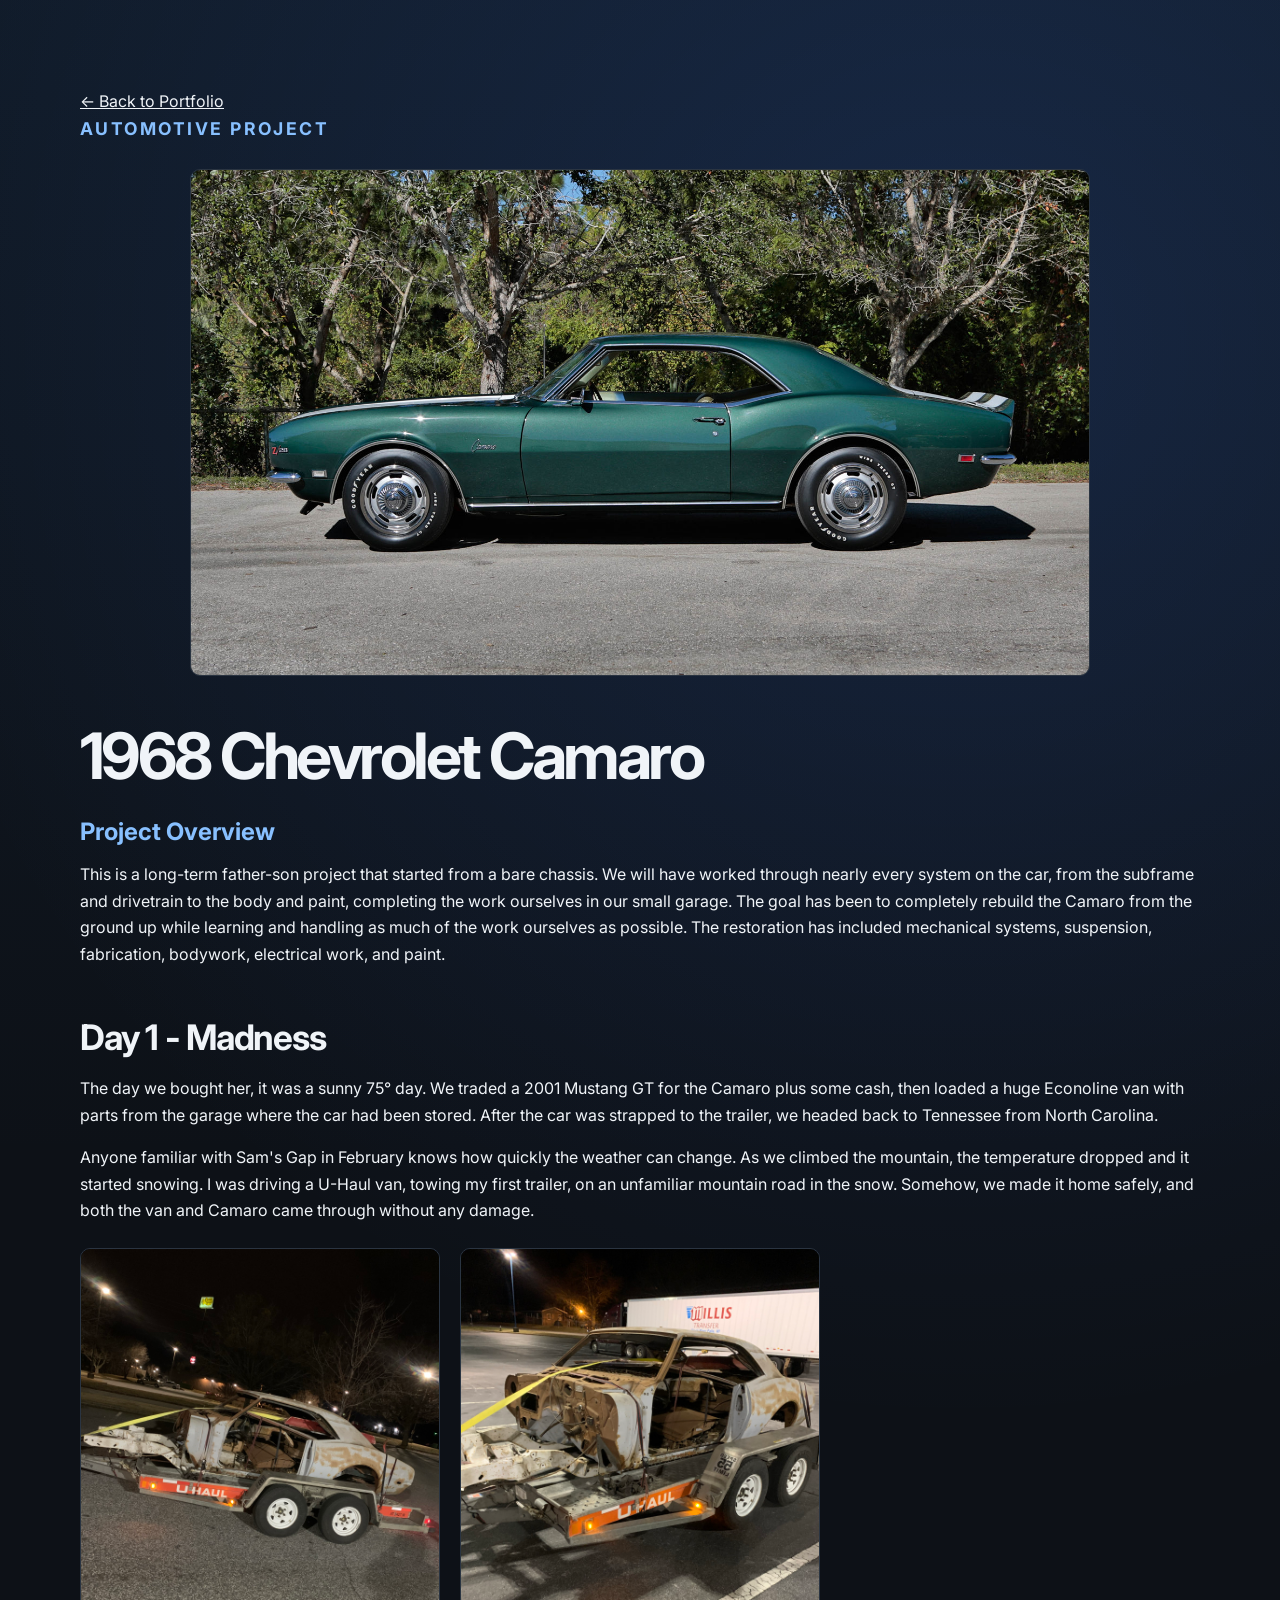
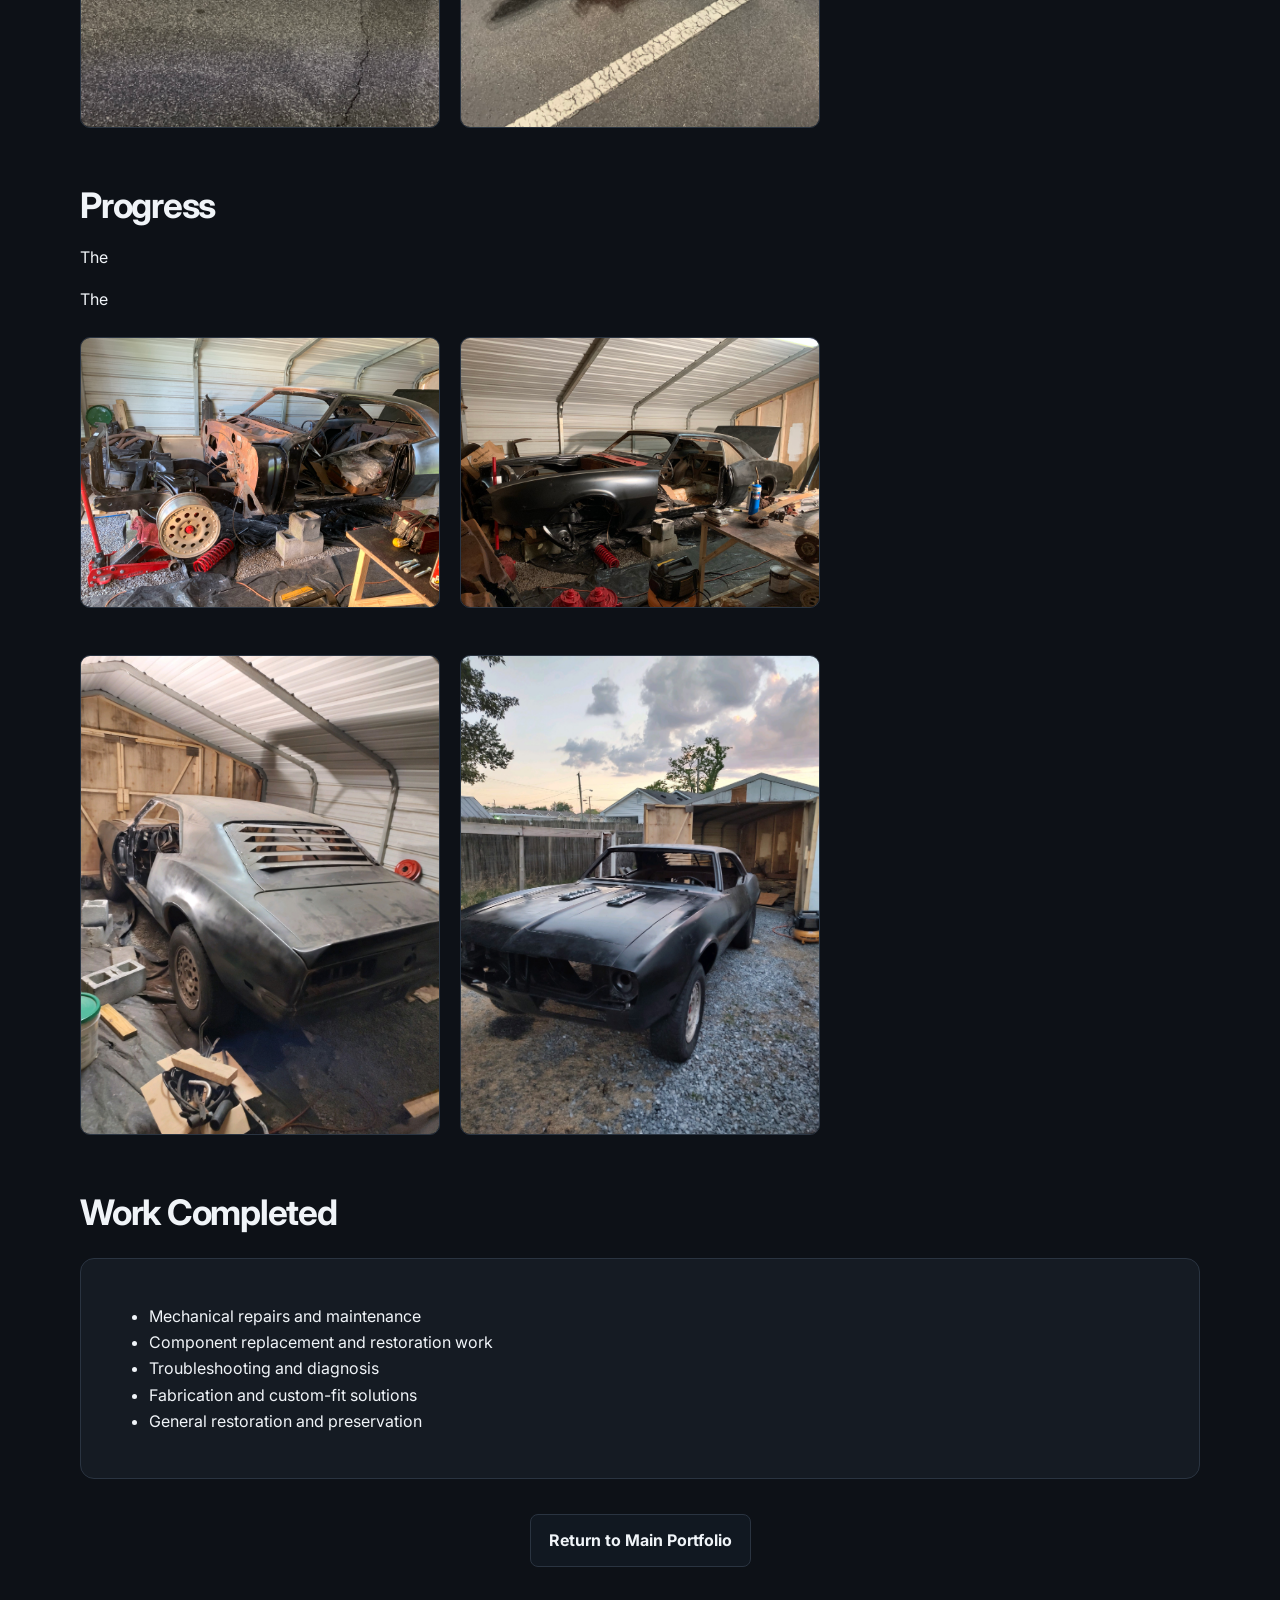
==== Hobbies/1968 camaro/index.html @ 761880ef "Refactor headings and enhance project overview Updated headings and improved project description for" ====
<!DOCTYPE html>
<html lang="en">

<head>
  <meta charset="UTF-8">
  <meta name="viewport" content="width=device-width, initial-scale=1.0">

  <title>1968 Camaro | Darren Boggs</title>

  <link rel="preconnect" href="https://fonts.googleapis.com">
  <link rel="preconnect" href="https://fonts.gstatic.com" crossorigin>
  <link href="https://fonts.googleapis.com/css2?family=Inter:wght@400;500;600;700&display=swap" rel="stylesheet">

  <link rel="stylesheet" href="../../styles.css">
</head>

<body>

  <main class="section project-page">
    <div class="container">

      <a href="../../index.html">← Back to Portfolio</a>

      <p class="section-kicker">Automotive Project</p>

<div class="single-project-image">
  <img src="inspiration.jpg" alt="inspiration image">
</div>
      
      <h1>1968 Chevrolet Camaro</h1>
      
       <h3>Project Overview</h3>
      
      <p>
       This is a long-term father-son project that started from a bare chassis.
  We will have worked through nearly every system on the car, from the subframe
  and drivetrain to the body and paint, completing the work ourselves in
  our small garage. The goal has been to completely rebuild the Camaro from
  the ground up while learning and handling as much of the work ourselves
  as possible. The restoration has included mechanical systems, suspension,
  fabrication, bodywork, electrical work, and paint.
      </p>

<h2>Day 1 - Madness</h2>
      
      <p>
        The day we bought her, it was a sunny 75° day. We traded a 2001 Mustang GT
  for the Camaro plus some cash, then loaded a huge Econoline van with parts
  from the garage where the car had been stored. After the car was strapped
  to the trailer, we headed back to Tennessee from North Carolina.
      </p>

      <p>
        Anyone familiar with Sam's Gap in February knows how quickly the weather
  can change. As we climbed the mountain, the temperature dropped and it
  started snowing. I was driving a U-Haul van, towing my first trailer, on
  an unfamiliar mountain road in the snow. Somehow, we made it home safely,
  and both the van and Camaro came through without any damage.
      </p>

<div class="project-image-grid">

  <div>
    <img src="day1.JPEG" alt="1968 Camaro restoration">
  </div>

  <div>
    <img src="day1.1.JPEG" alt="1968 Camaro restoration">
  </div>

</div>



      
<h2>Progress</h2>
      
      <p>
        The
      </p>

      <p>
        The
      </p>


      
    
<div class="project-image-grid">

  <div>
    <img src="progress1.JPEG" alt="1968 Camaro restoration">
  </div>

  <div>
    <img src="progress1.1.JPEG" alt="1968 Camaro restoration">
  </div>

</div>

<div class="project-image-grid">

  <div>
    <img src="progress1.2.JPEG" alt="1968 Camaro restoration">
  </div>

  <div>
    <img src="progress1.3.JPEG" alt="1968 Camaro restoration">
  </div>

</div>

      
      <h2>Work Completed</h2>

      <div class="project-detail-card">
        <ul>
          <li>Mechanical repairs and maintenance</li>
          <li>Component replacement and restoration work</li>
          <li>Troubleshooting and diagnosis</li>
          <li>Fabrication and custom-fit solutions</li>
          <li>General restoration and preservation</li>
        </ul>
      </div>

      <div style="text-align: center; margin: 35px 0 50px;">
        <a class="button secondary" href="../../index.html">
          Return to Main Portfolio
        </a>
      </div>

    </div>
  </main>

</body>
</html>
---- styles.css ----
* {
  box-sizing: border-box;
}

:root {
  --bg: #0d1117;
  --panel: #151b23;
  --panel-2: #1b222c;
  --text: #f0f4f8;
  --muted: #aab5c2;
  --line: #2a3441;
  --accent: #5ea4ff;
  --accent-2: #88c0ff;
  --max: 1120px;
}

html {
  scroll-behavior: smooth;
}

body {
  margin: 0;
  font-family: "Inter", sans-serif;
  background: var(--bg);
  color: var(--text);
  line-height: 1.65;
}

a {
  color: inherit;
}

.container {
  width: min(calc(100% - 40px), var(--max));
  margin: 0 auto;
}

.site-header {
  position: sticky;
  top: 0;
  z-index: 20;
  background: rgba(13, 17, 23, 0.88);
  border-bottom: 1px solid rgba(255,255,255,0.08);
  backdrop-filter: blur(14px);
}

.nav-wrap {
  min-height: 68px;
  display: flex;
  justify-content: space-between;
  align-items: center;
}

.brand {
  text-decoration: none;
  : 700 1.5rem/1 "Space Grotesk", sans-serif;
}

.brand span {
  color: var(--accent);
}

nav {
  display: flex;
  gap: 24px;
  align-items: center;
}

nav a {
  text-decoration: none;
  color: var(--muted);
  font-size: 0.92rem;
  font-weight: 600;
}

nav a:hover {
  color: var(--text);
}

.nav-cta {
  border: 1px solid var(--line);
  padding: 8px 13px;
  border-radius: 8px;
}

.hero {
  padding: 96px 0 82px;
  border-bottom: 1px solid var(--line);
  background:
    radial-gradient(circle at 80% 10%, rgba(94,164,255,0.13), transparent 32%),
    linear-gradient(180deg, #101620 0%, var(--bg) 100%);
  
  border-bottom: 1px solid var(--line);
}

.hero-grid {
  display: grid;
  grid-template-columns: 1.35fr 0.85fr;
  gap: 56px;
  align-items: center;
}

.eyebrow,
.section-kicker,
.mini-label {
  margin: 0 0 14px;
  color: var(--accent-2);
  text-transform: uppercase;
  letter-spacing: 0.14em;
  font-size: 0.76rem;
  font-weight: 700;
}

h1, h2, h3 {
  font-family: "Inter", sans-serif;
  line-height: 1.15;
  margin-top: 0;
}

h1 {
  margin-bottom: 22px;
  font-size: clamp(3rem, 7vw, 5.6rem);
  letter-spacing: -0.055em;
}

h2 {
  margin-bottom: 22px;
  font-size: clamp(2rem, 4vw, 3.1rem);
  letter-spacing: -0.035em;
}

h3 {
  font-size: 1.25rem;
}

.hero-copy {
  max-width: 720px;
  margin: 0 0 30px;
  color: var(--muted);
  font-size: 1.2rem;
}

.hero-actions {
  display: flex;
  flex-wrap: wrap;
  gap: 12px;
  margin-bottom: 28px;
}

.button {
  display: inline-flex;
  padding: 12px 18px;
  border-radius: 8px;
  text-decoration: none;
  font-weight: 700;
  transition: transform 0.15s ease, border-color 0.15s ease;
}

.button:hover {
  transform: translateY(-1px);
}

.primary {
  background: var(--accent);
  color: #07111c;
}

.secondary {
  border: 1px solid var(--line);
  background: #111821;
}

.quick-facts {
  display: flex;
  flex-wrap: wrap;
  gap: 18px;
  color: var(--muted);
  font-size: 0.88rem;
}

.hero-card {
  padding: 30px;
  border: 1px solid var(--line);
  border-radius: 18px;
  background: linear-gradient(145deg, rgba(255,255,255,0.045), rgba(255,255,255,0.018));
  box-shadow: 0 24px 80px rgba(0,0,0,0.22);
}

.hero-card h2 {
  font-size: 1.65rem;
}

.metric-grid {
  display: grid;
  grid-template-columns: 1fr 1fr;
  gap: 12px;
  margin-top: 28px;
}

.metric-grid div {
  min-height: 96px;
  padding: 16px;
  border: 1px solid var(--line);
  border-radius: 12px;
  background: rgba(255,255,255,0.02);
}

.metric-grid strong,
.metric-grid span {
  display: block;
}

.metric-grid strong {
  color: var(--accent-2);
  font-size: 1.15rem;
}

.metric-grid span {
  margin-top: 8px;
  color: var(--muted);
  font-size: 0.78rem;
}

.section {
  padding: 88px 0;
}

.alt {
  background: #10161e;
  border-top: 1px solid var(--line);
  border-bottom: 1px solid var(--line);
}

.two-col {
  display: grid;
  grid-template-columns: 0.9fr 1.1fr;
  gap: 72px;
}

.body-copy {
  color: var(--muted);
  font-size: 1.02rem;
}

.body-copy p:first-child {
  margin-top: 0;
}

.timeline {
  margin-top: 40px;
  display: grid;
  gap: 18px;
}

.experience-card,
.project-card,
.skill-card {
  border: 1px solid var(--line);
  background: var(--panel);
  border-radius: 14px;
}

.experience-card {
  padding: 28px;
}

.experience-meta {
  margin-bottom: 16px;
  display: flex;
  justify-content: space-between;
  gap: 20px;
  color: var(--muted);
  font-size: 0.88rem;
}

.company {
  color: var(--accent-2);
  font-weight: 700;
}

.experience-card ul,
.project-details {
  padding-left: 20px;
  color: var(--muted);
}

.experience-card li + li,
.project-details li + li {
  margin-top: 7px;
}

.project-grid {
  display: grid;
  grid-template-columns: repeat(2, 1fr);
  gap: 18px;
  margin-top: 40px;
}

.project-card {
  padding: 28px;
}

.project-card.featured {
  background: linear-gradient(145deg, #172231, var(--panel));
}

.project-top {
  display: flex;
  justify-content: space-between;
  align-items: center;
  margin-bottom: 24px;
}

.project-number {
  color: #657383;
  font-family: "Space Grotesk", sans-serif;
  font-weight: 700;
}

.tag {
  padding: 5px 9px;
  border: 1px solid #38506d;
  border-radius: 999px;
  color: var(--accent-2);
  font-size: 0.72rem;
  font-weight: 700;
}

.project-card > p {
  color: var(--muted);
}

.tech-row {
  display: flex;
  flex-wrap: wrap;
  gap: 8px;
  margin-top: 22px;
}

.tech-row span {
  padding: 5px 8px;
  border-radius: 6px;
  background: #0e141c;
  border: 1px solid var(--line);
  color: #c6d2df;
  font-size: 0.75rem;
}

.skills-grid {
  display: grid;
  grid-template-columns: repeat(2, 1fr);
  gap: 18px;
  margin-top: 40px;
}

.skill-card {
  padding: 24px;
}

.skill-card p {
  margin-bottom: 0;
  color: var(--muted);
}

.contact-section {
  padding-bottom: 96px;
}

.contact-box {
  display: grid;
  grid-template-columns: 1.2fr 0.8fr;
  gap: 50px;
  padding: 42px;
  border-radius: 18px;
  border: 1px solid var(--line);
  background: linear-gradient(145deg, #151e29, #111820);
}

.contact-box p {
  color: var(--muted);
}

.contact-links {
  display: flex;
  flex-direction: column;
  gap: 12px;
  justify-content: center;
}

.contact-links a {
  padding: 11px 0;
  color: var(--accent-2);
  text-decoration: none;
  border-bottom: 1px solid var(--line);
}

.contact-links a:hover {
  color: white;
}

footer {
  padding: 25px 0;
  border-top: 1px solid var(--line);
  color: #778594;
  font-size: 0.8rem;
}

.footer-inner {
  display: flex;
  justify-content: space-between;
  gap: 20px;
}

@media (max-width: 800px) {
  nav a:not(.nav-cta) {
    display: none;
  }

  .hero {
    padding-top: 64px;
  }

  .hero-grid,
  .two-col,
  .project-grid,
  .skills-grid,
  .contact-box {
    grid-template-columns: 1fr;
  }

  .hero-grid,
  .two-col {
    gap: 38px;
  }

  .experience-meta {
    flex-direction: column;
    gap: 4px;
  }

  .section {
    padding: 64px 0;
  }

  .contact-box {
    padding: 28px;
  }

  .footer-inner {
    flex-direction: column;
  }
}

.project-card .button {
  margin: 30px auto 0;
  display: flex;
  width: fit-content;
}
.project-image-grid {
  display: grid;
  grid-template-columns: repeat(3, 1fr);
  gap: 20px;
  margin-top: 25px;
  margin-bottom: 40px;
}

.project-image-grid img {
  width: 100%;
  border-radius: 10px;
  border: 1px solid var(--line);
}

.project-image-grid p {
  text-align: center;
  color: var(--muted);
  font-size: 0.9rem;
  margin-top: 8px;
}

@media (max-width: 800px) {
  .project-image-grid {
    grid-template-columns: 1fr;
  }
}

.single-project-image {
  max-width: 900px;
  margin: 25px auto 40px;
  text-align: center;
}

.single-project-image img {
  width: 100%;
  border-radius: 10px;
  border: 1px solid var(--line);
}

.single-project-image p {
  color: var(--muted);
  font-size: 0.9rem;
  margin-top: 8px;
}

.project-page h2 {
  font-size: 2.2rem;
  margin-top: 50px;
  margin-bottom: 18px;
}

.project-page h3 {
  font-size: 1.5rem;
  margin-top: 28px;
  margin-bottom: 10px;
  color: var(--accent-2);
}

.project-summary-grid {
  display: grid;
  grid-template-columns: 1fr 1fr;
  gap: 20px;
  margin: 35px 0 50px;
}

.project-summary-card {
  padding: 28px;
  border: 1px solid var(--line);
  border-radius: 14px;
  background: var(--panel);
}

.project-summary-card h2 {
  margin-top: 0;
  font-size: 1.6rem;
}

.project-summary-card ul {
  margin-bottom: 0;
}

@media (max-width: 800px) {
  .project-summary-grid {
    grid-template-columns: 1fr;
  }
}

.project-detail-card {
  margin-top: 25px;
  padding: 28px;
  border: 1px solid var(--line);
  border-radius: 14px;
  background: var(--panel);
}

.project-page h1 {
  font-size: 4rem;
  line-height: 1;
  max-width: 900px;
  margin-top: 25px;
  margin-bottom: 30px;
}

.project-page > .container > p:first-of-type {
  max-width: 1100px;
  font-size: 1.1rem;
  line-height: 1.7;
}

.project-page {
  background:
    radial-gradient(circle at 75% 10%, rgba(69, 129, 255, 0.14), transparent 35%),
    linear-gradient(180deg, rgba(31, 71, 120, 0.18), transparent 35%);
}

.project-intro {
  padding-bottom: 35px;
  margin-bottom: 35px;
  border-bottom: 1px solid rgba(120, 160, 210, 0.35);
}


.two-image-grid {
  display: grid;
  grid-template-columns: repeat(2, 1fr);
  gap: 20px;
  margin-top: 25px;
  margin-bottom: 40px;
}

.two-image-grid img {
  width: 100%;
  border-radius: 10px;
  border: 1px solid var(--line);
}

@media (max-width: 800px) {
  .two-image-grid {
    grid-template-columns: 1fr;
  }
}
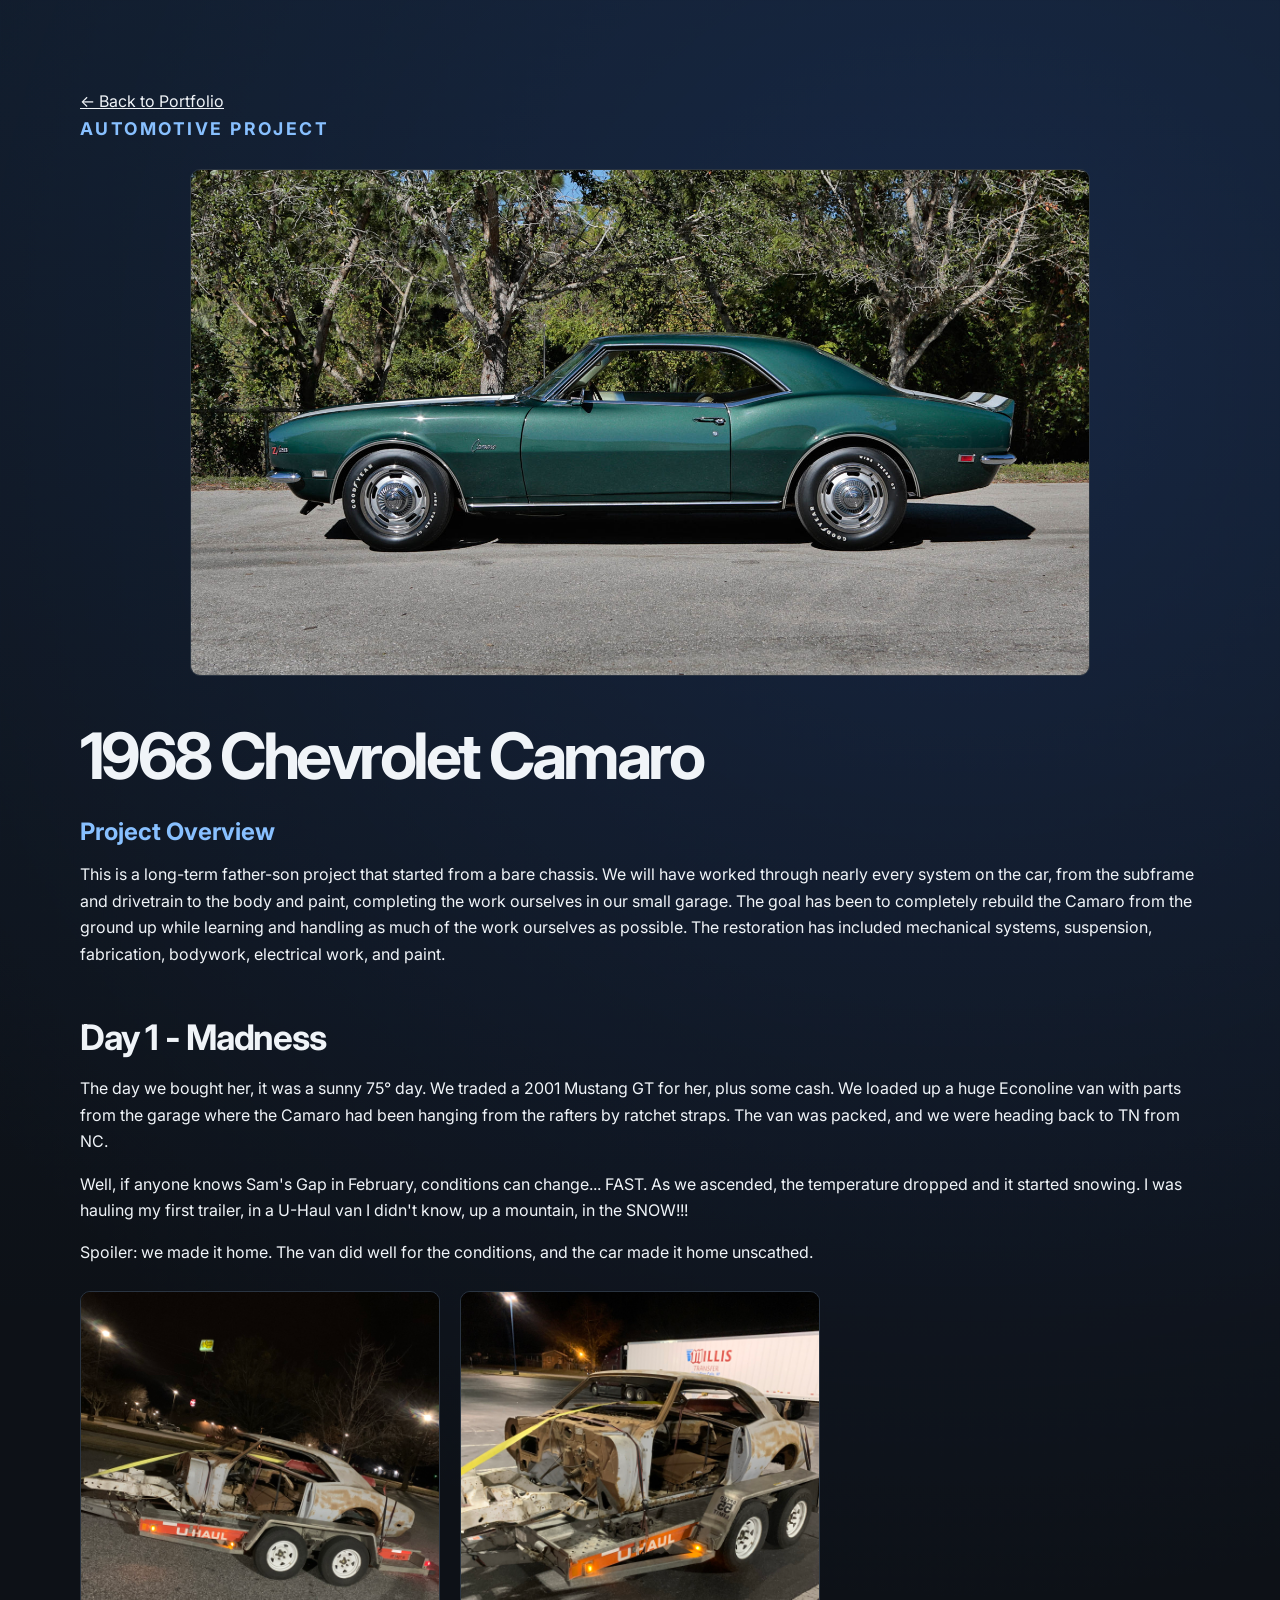
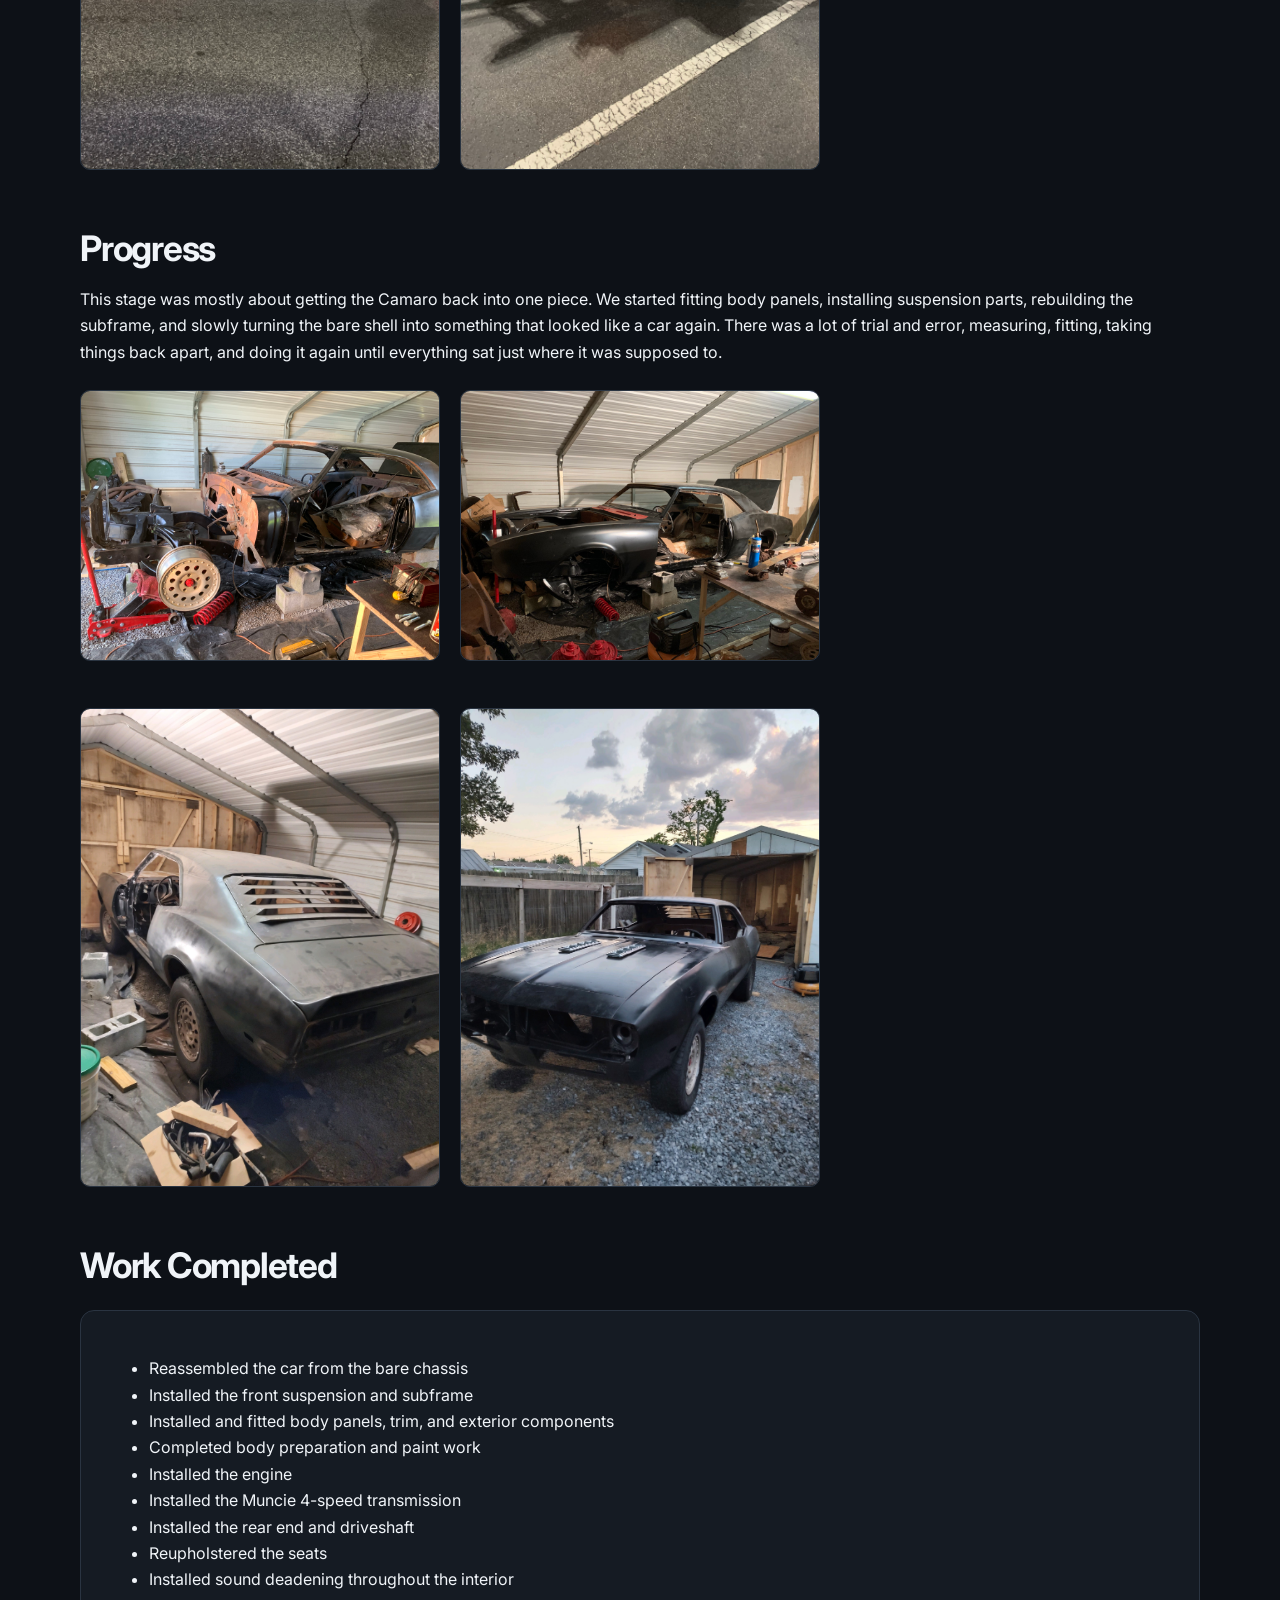
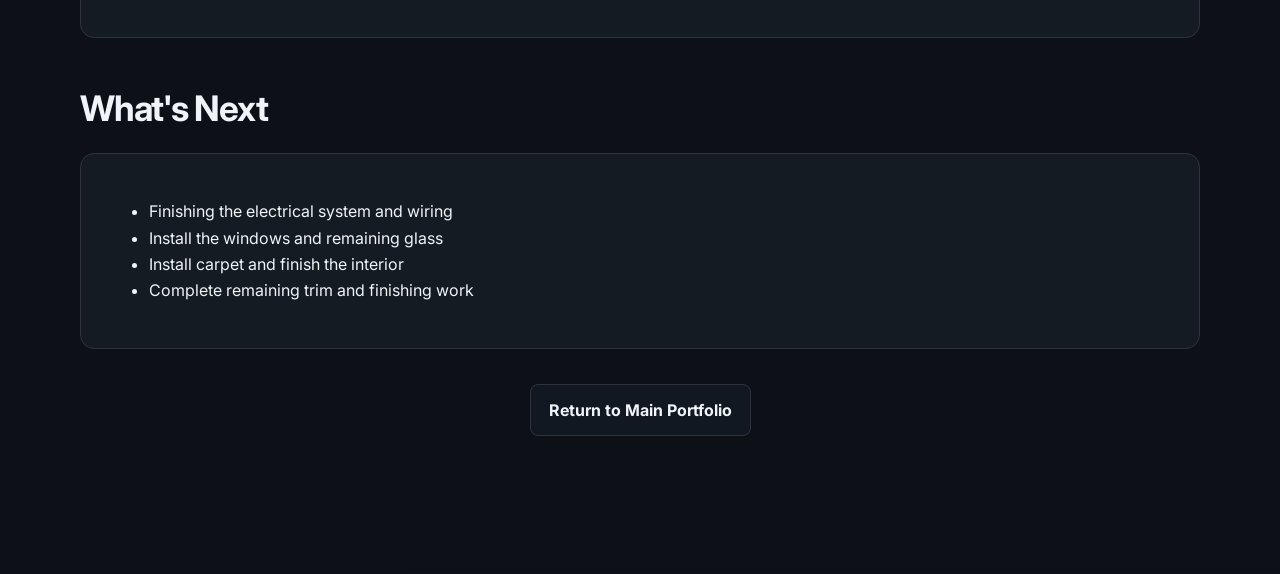
==== commit e330b3e1: "Update index.html" ====
--- a/Hobbies/1968 camaro/index.html
+++ b/Hobbies/1968 camaro/index.html
@@ -45,17 +45,20 @@
       
       <p>
         The day we bought her, it was a sunny 75° day. We traded a 2001 Mustang GT
-  for the Camaro plus some cash, then loaded a huge Econoline van with parts
-  from the garage where the car had been stored. After the car was strapped
-  to the trailer, we headed back to Tennessee from North Carolina.
+  for her, plus some cash. We loaded up a huge Econoline van with parts from
+  the garage where the Camaro had been hanging from the rafters by ratchet straps.
+  The van was packed, and we were heading back to TN from NC.
       </p>
 
       <p>
-        Anyone familiar with Sam's Gap in February knows how quickly the weather
-  can change. As we climbed the mountain, the temperature dropped and it
-  started snowing. I was driving a U-Haul van, towing my first trailer, on
-  an unfamiliar mountain road in the snow. Somehow, we made it home safely,
-  and both the van and Camaro came through without any damage.
+        Well, if anyone knows Sam's Gap in February, conditions can change... FAST.
+  As we ascended, the temperature dropped and it started snowing. I was hauling
+  my first trailer, in a U-Haul van I didn't know, up a mountain, in the SNOW!!!
+      </p>
+
+      <p>
+        Spoiler: we made it home. The van did well for the conditions, and the car
+  made it home unscathed.
       </p>
 
 <div class="project-image-grid">
@@ -76,15 +79,12 @@
 <h2>Progress</h2>
       
       <p>
-        The
-      </p>
-
-      <p>
-        The
-      </p>
-
-
-      
+        This stage was mostly about getting the Camaro back into one piece. We started
+  fitting body panels, installing suspension parts, rebuilding the subframe,
+  and slowly turning the bare shell into something that looked like a car again.
+  There was a lot of trial and error, measuring, fitting, taking things back apart,
+  and doing it again until everything sat just where it was supposed to.
+      </p>    
     
 <div class="project-image-grid">
 
@@ -115,11 +115,27 @@
 
       <div class="project-detail-card">
         <ul>
-          <li>Mechanical repairs and maintenance</li>
-          <li>Component replacement and restoration work</li>
-          <li>Troubleshooting and diagnosis</li>
-          <li>Fabrication and custom-fit solutions</li>
-          <li>General restoration and preservation</li>
+          <li>Reassembled the car from the bare chassis</li>
+          <li>Installed the front suspension and subframe</li>
+          <li>Installed and fitted body panels, trim, and exterior components</li>
+          <li>Completed body preparation and paint work</li>
+          <li>Installed the engine</li>
+          <li>Installed the Muncie 4-speed transmission</li>
+          <li>Installed the rear end and driveshaft</li>
+          <li>Reupholstered the seats</li>
+          <li>Installed sound deadening throughout the interior</li>
+        </ul>
+      </div>
+
+
+      <h2>What's Next</h2>
+
+      <div class="project-detail-card">
+        <ul>
+          <li>Finishing the electrical system and wiring</li>
+          <li>Install the windows and remaining glass</li>
+          <li>Install carpet and finish the interior</li>
+          <li>Complete remaining trim and finishing work</li>
         </ul>
       </div>
 
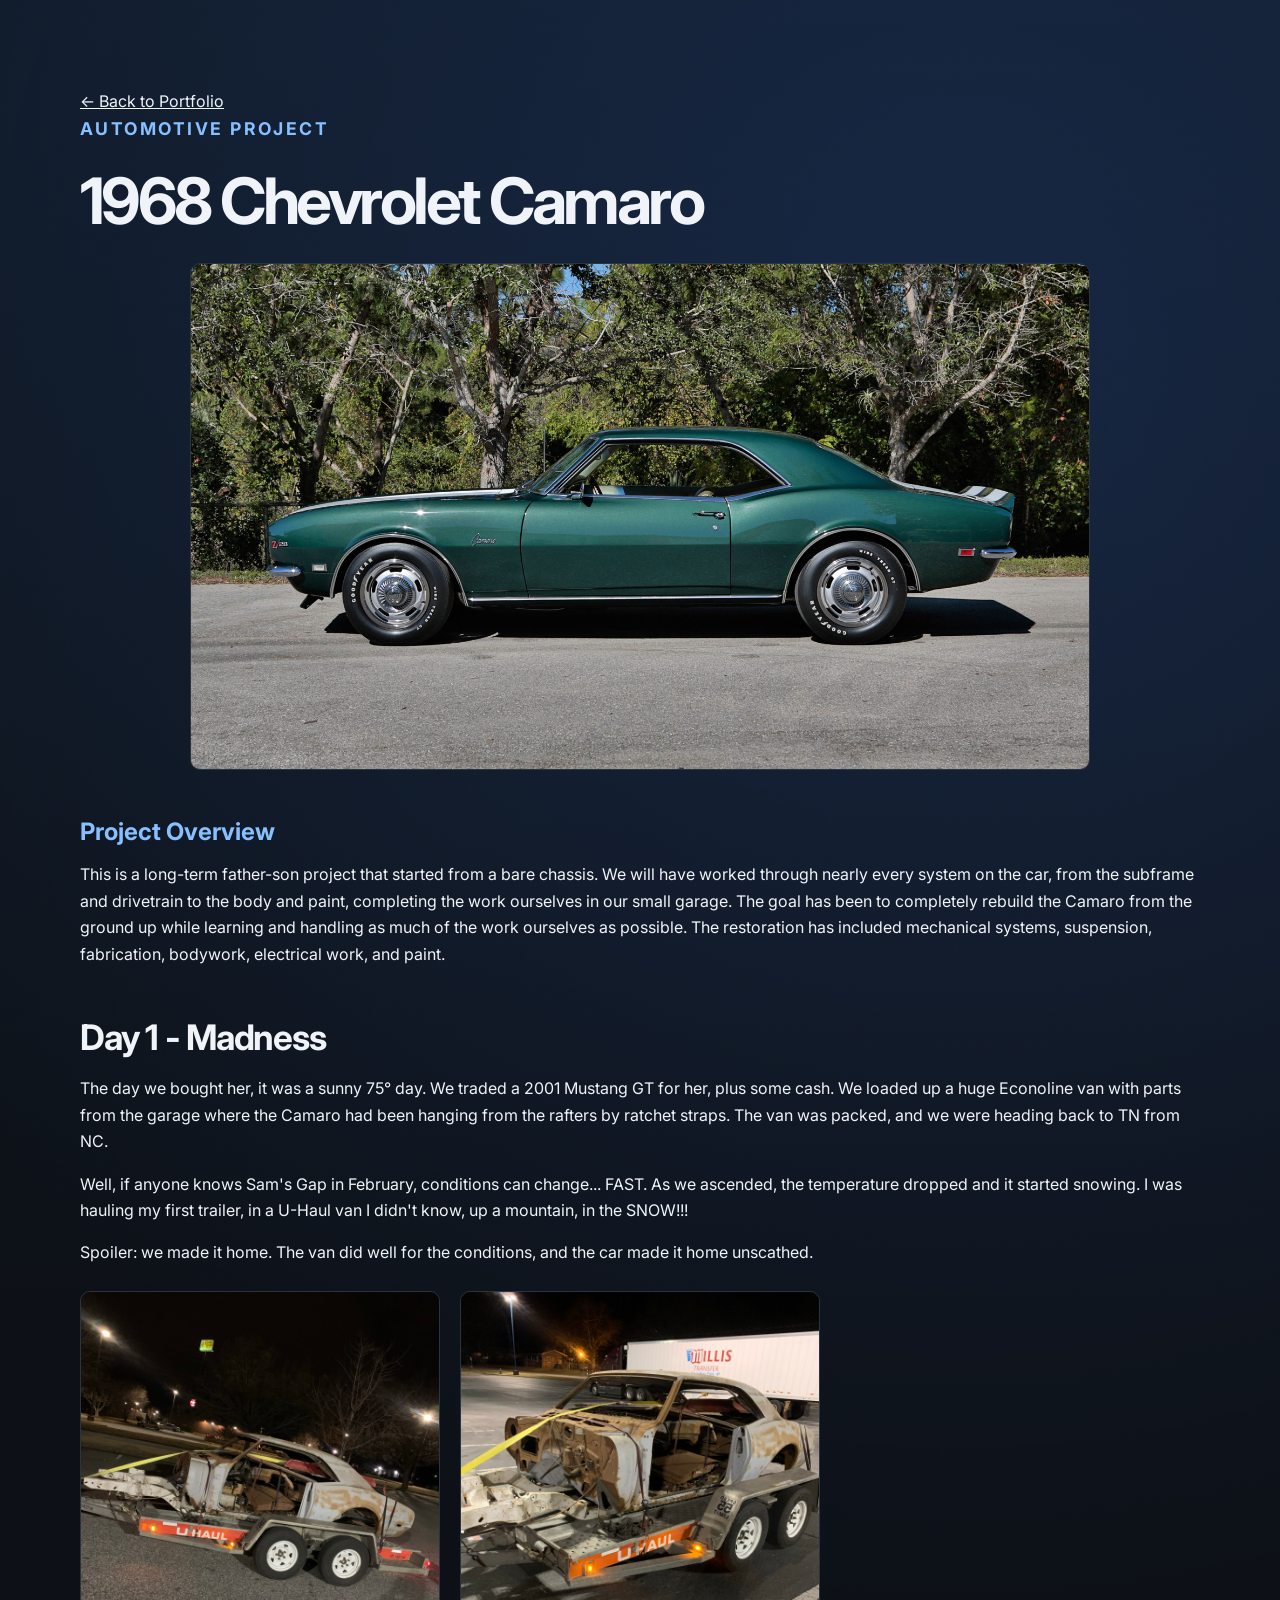
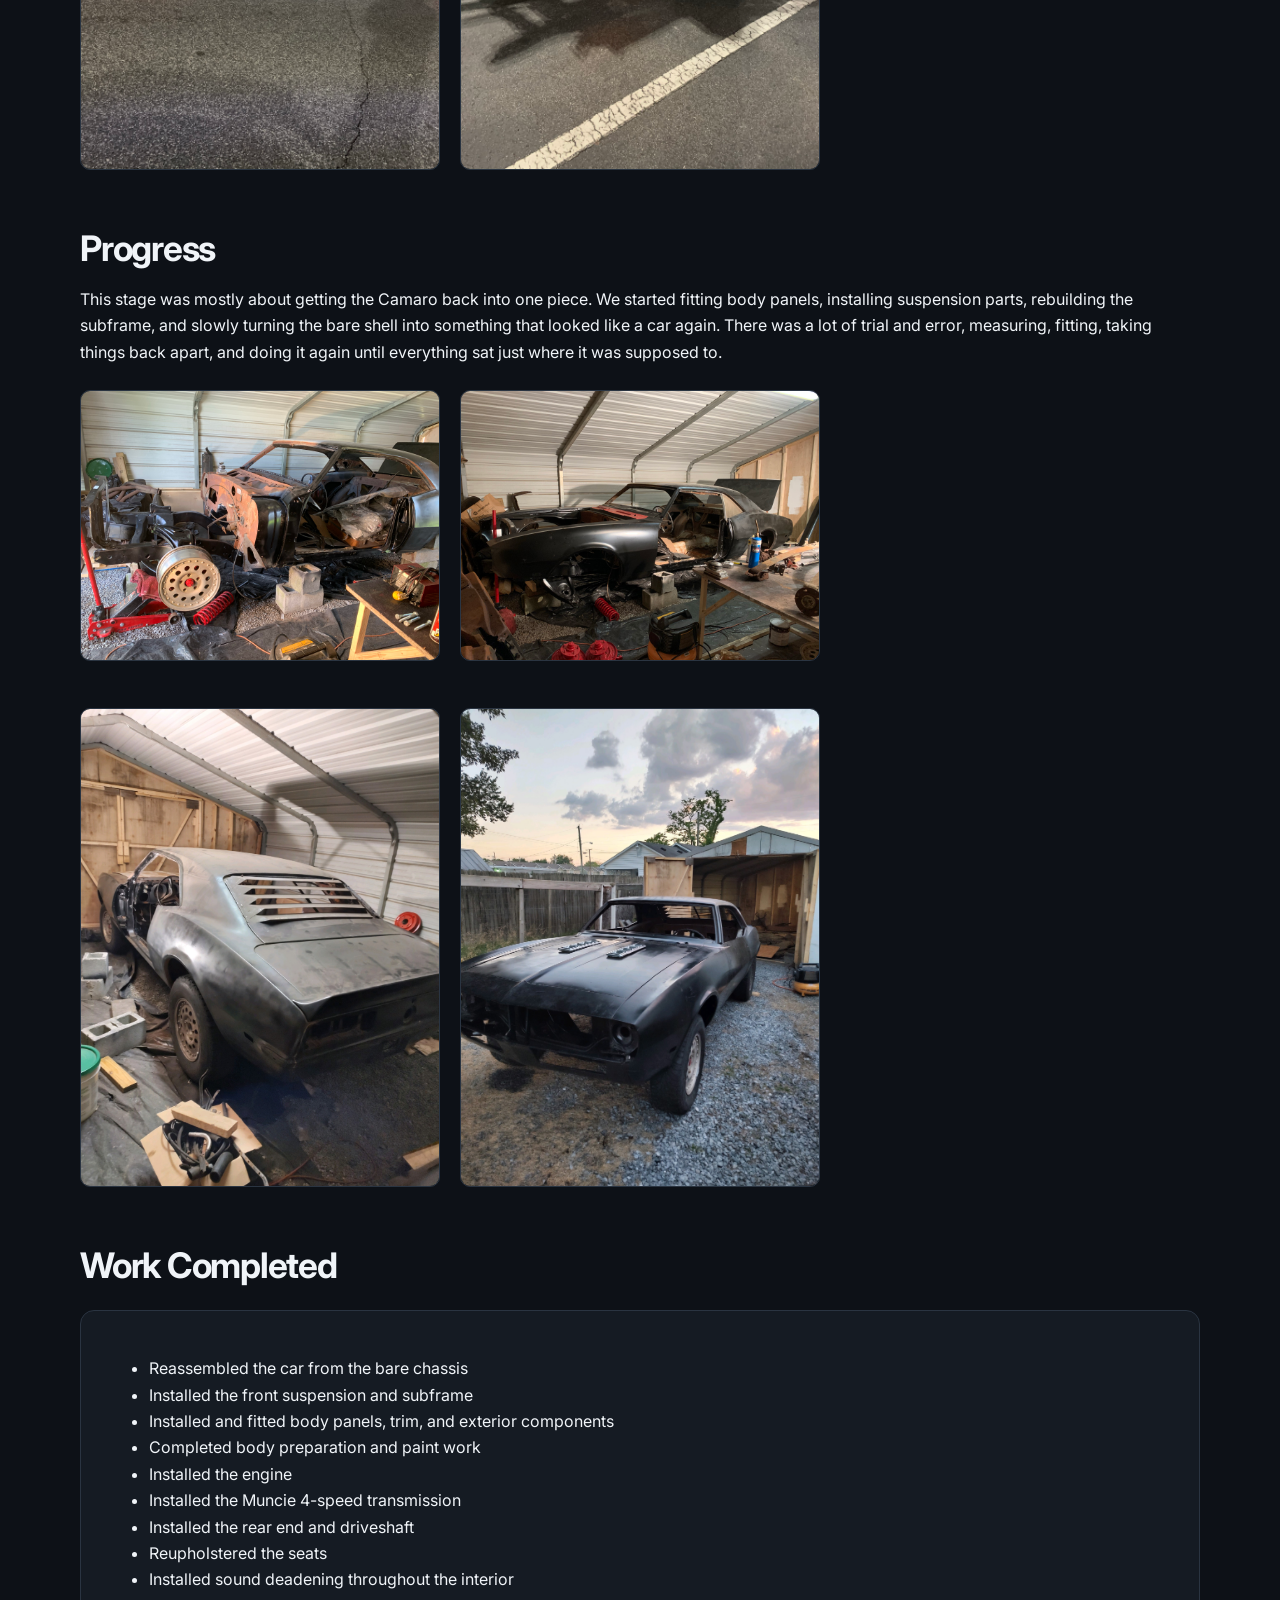
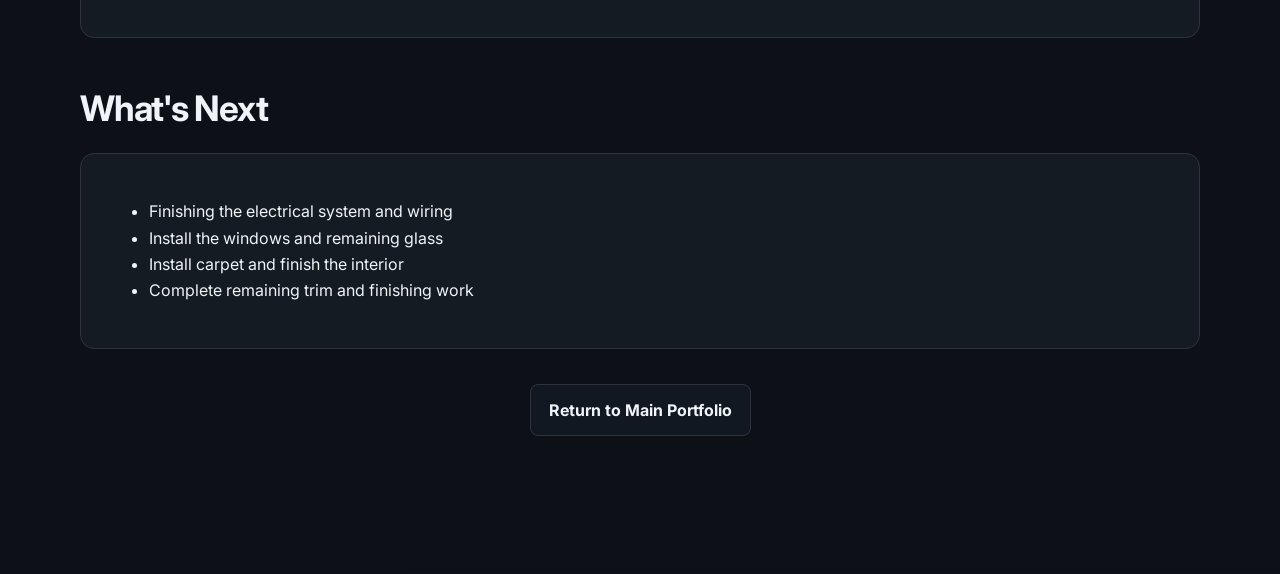
==== commit 329a4717: "Remove duplicate h1 for 1968 Chevrolet Camaro Removed duplicate heading for the 1968 Chevrolet Camar" ====
--- a/Hobbies/1968 camaro/index.html
+++ b/Hobbies/1968 camaro/index.html
@@ -23,11 +23,12 @@
 
       <p class="section-kicker">Automotive Project</p>
 
+      <h1>1968 Chevrolet Camaro</h1>
+      
 <div class="single-project-image">
   <img src="inspiration.jpg" alt="inspiration image">
 </div>
       
-      <h1>1968 Chevrolet Camaro</h1>
       
        <h3>Project Overview</h3>
       
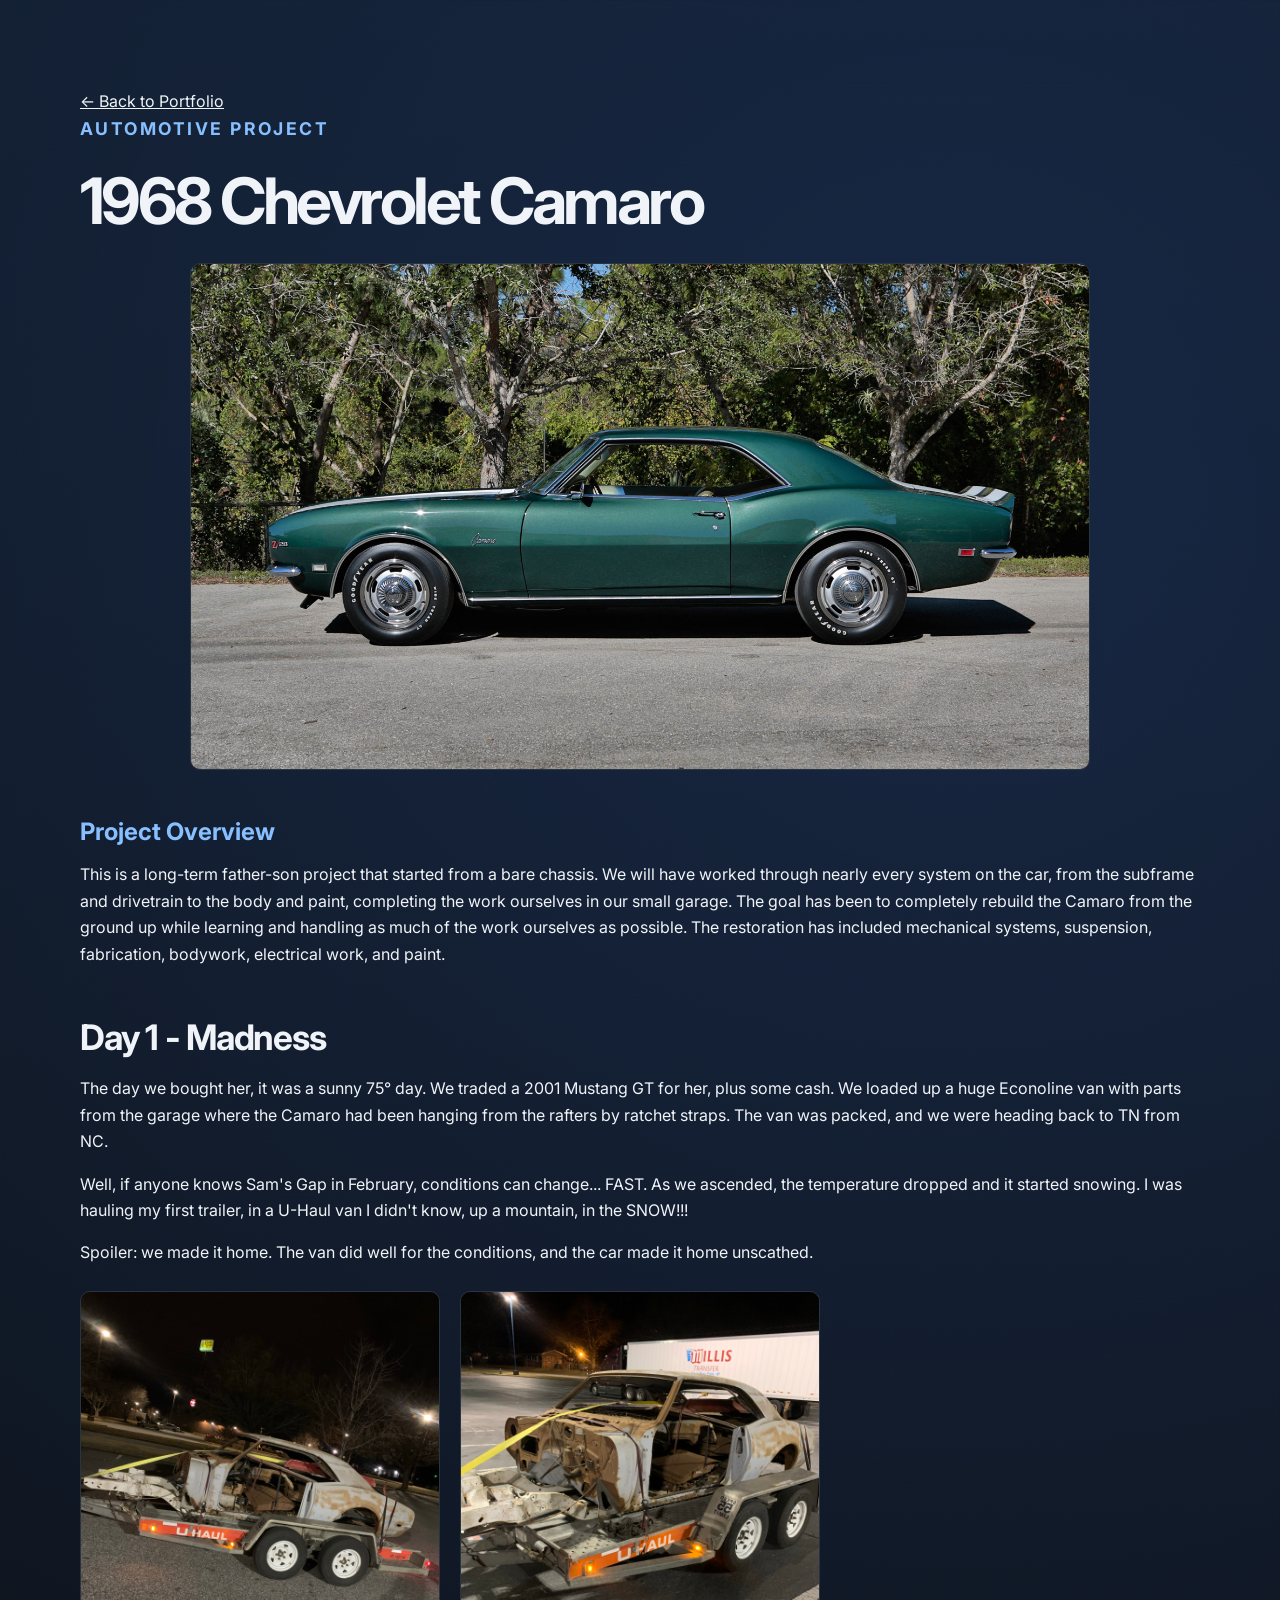
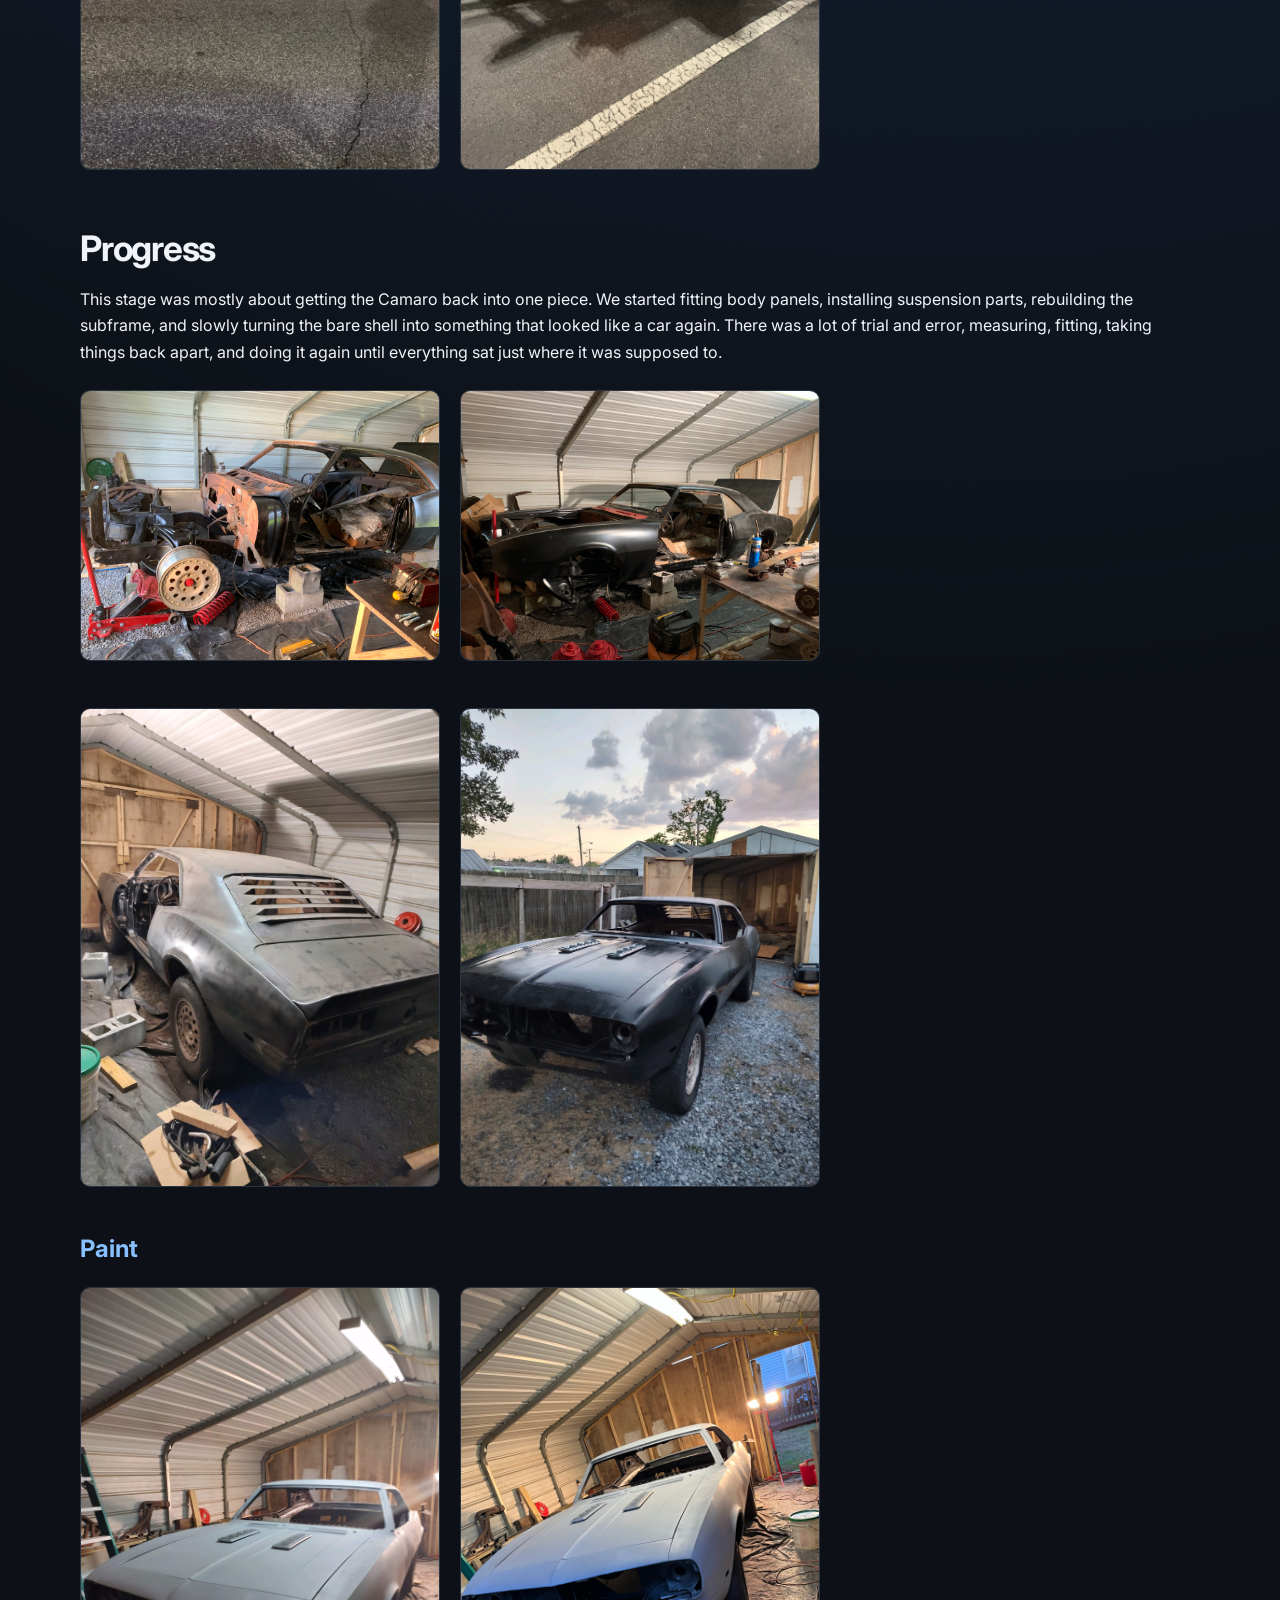
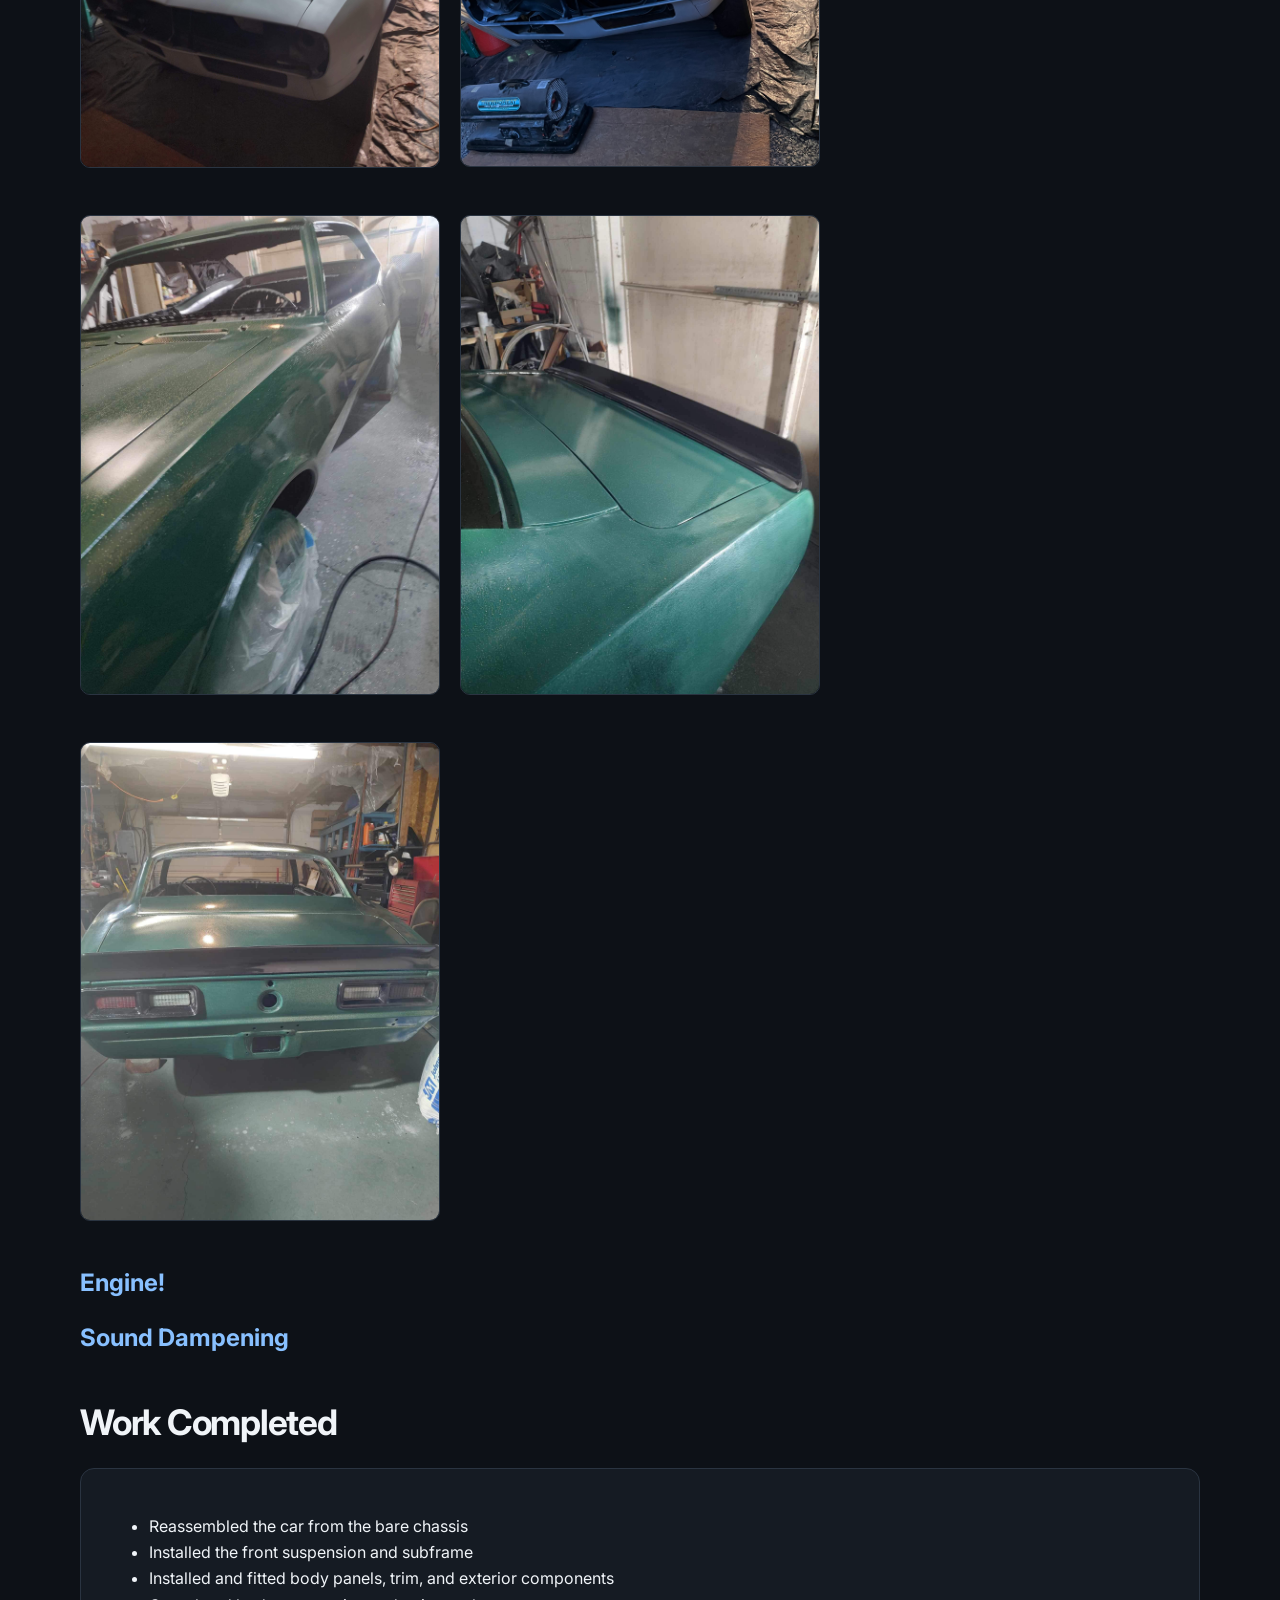
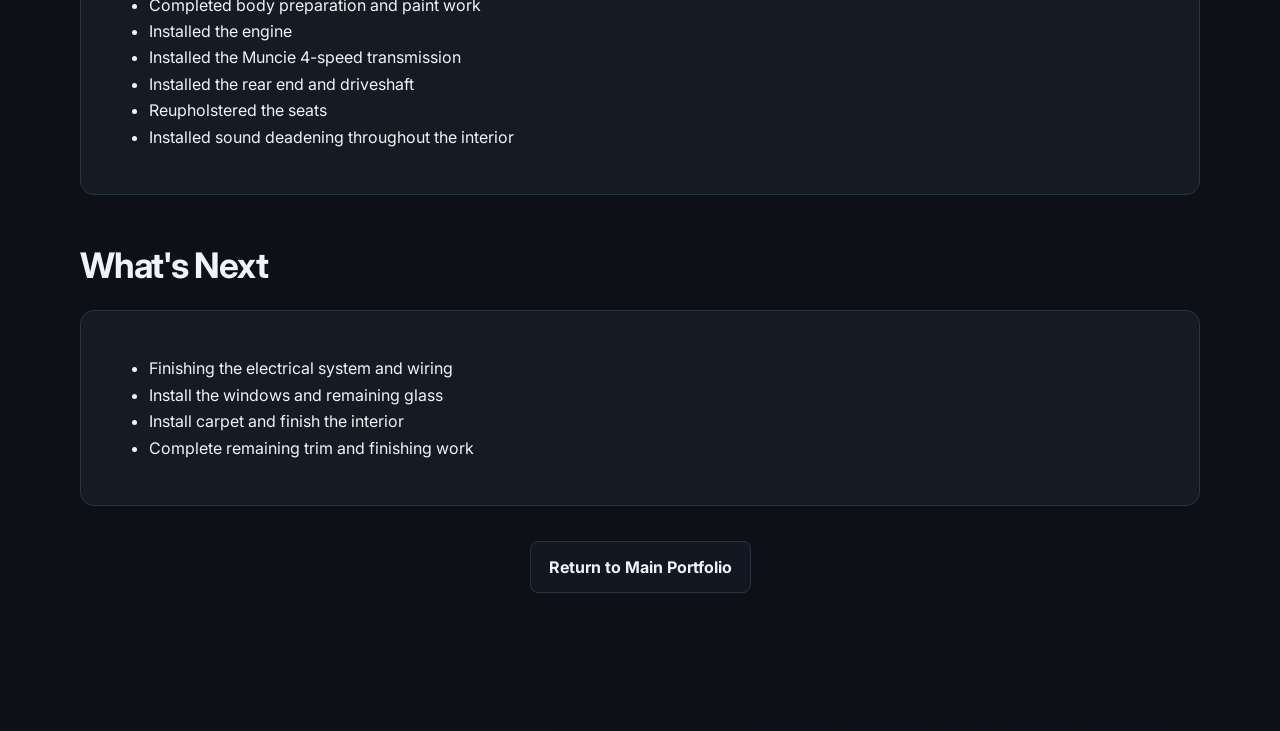
==== commit 509b17d1: "Add paint and engine sections with images Added sections for paint and engine details with images." ====
--- a/Hobbies/1968 camaro/index.html
+++ b/Hobbies/1968 camaro/index.html
@@ -112,6 +112,50 @@
 </div>
 
       
+
+      <h3>Paint</h3>
+
+<div class="project-image-grid">
+
+  <div>
+    <img src="primer1.JPEG" alt="1968 Camaro restoration">
+  </div>
+
+  <div>
+    <img src="primer1.1.JPEG" alt="1968 Camaro restoration">
+  </div>
+
+</div>
+
+      <div class="project-image-grid">
+
+  <div>
+    <img src="paint1.JPEG" alt="1968 Camaro restoration">
+  </div>
+
+  <div>
+    <img src="paint1.1.JPEG" alt="1968 Camaro restoration">
+  </div>
+
+</div>
+
+
+      <div class="project-image-grid">
+
+  <div>
+    <img src="paint1.2.JPEG" alt="1968 Camaro restoration">
+  </div>
+
+</div>
+
+      <h3>Engine!</h3>
+
+
+      
+      <h3>Sound Dampening</h3>
+
+
+      
       <h2>Work Completed</h2>
 
       <div class="project-detail-card">
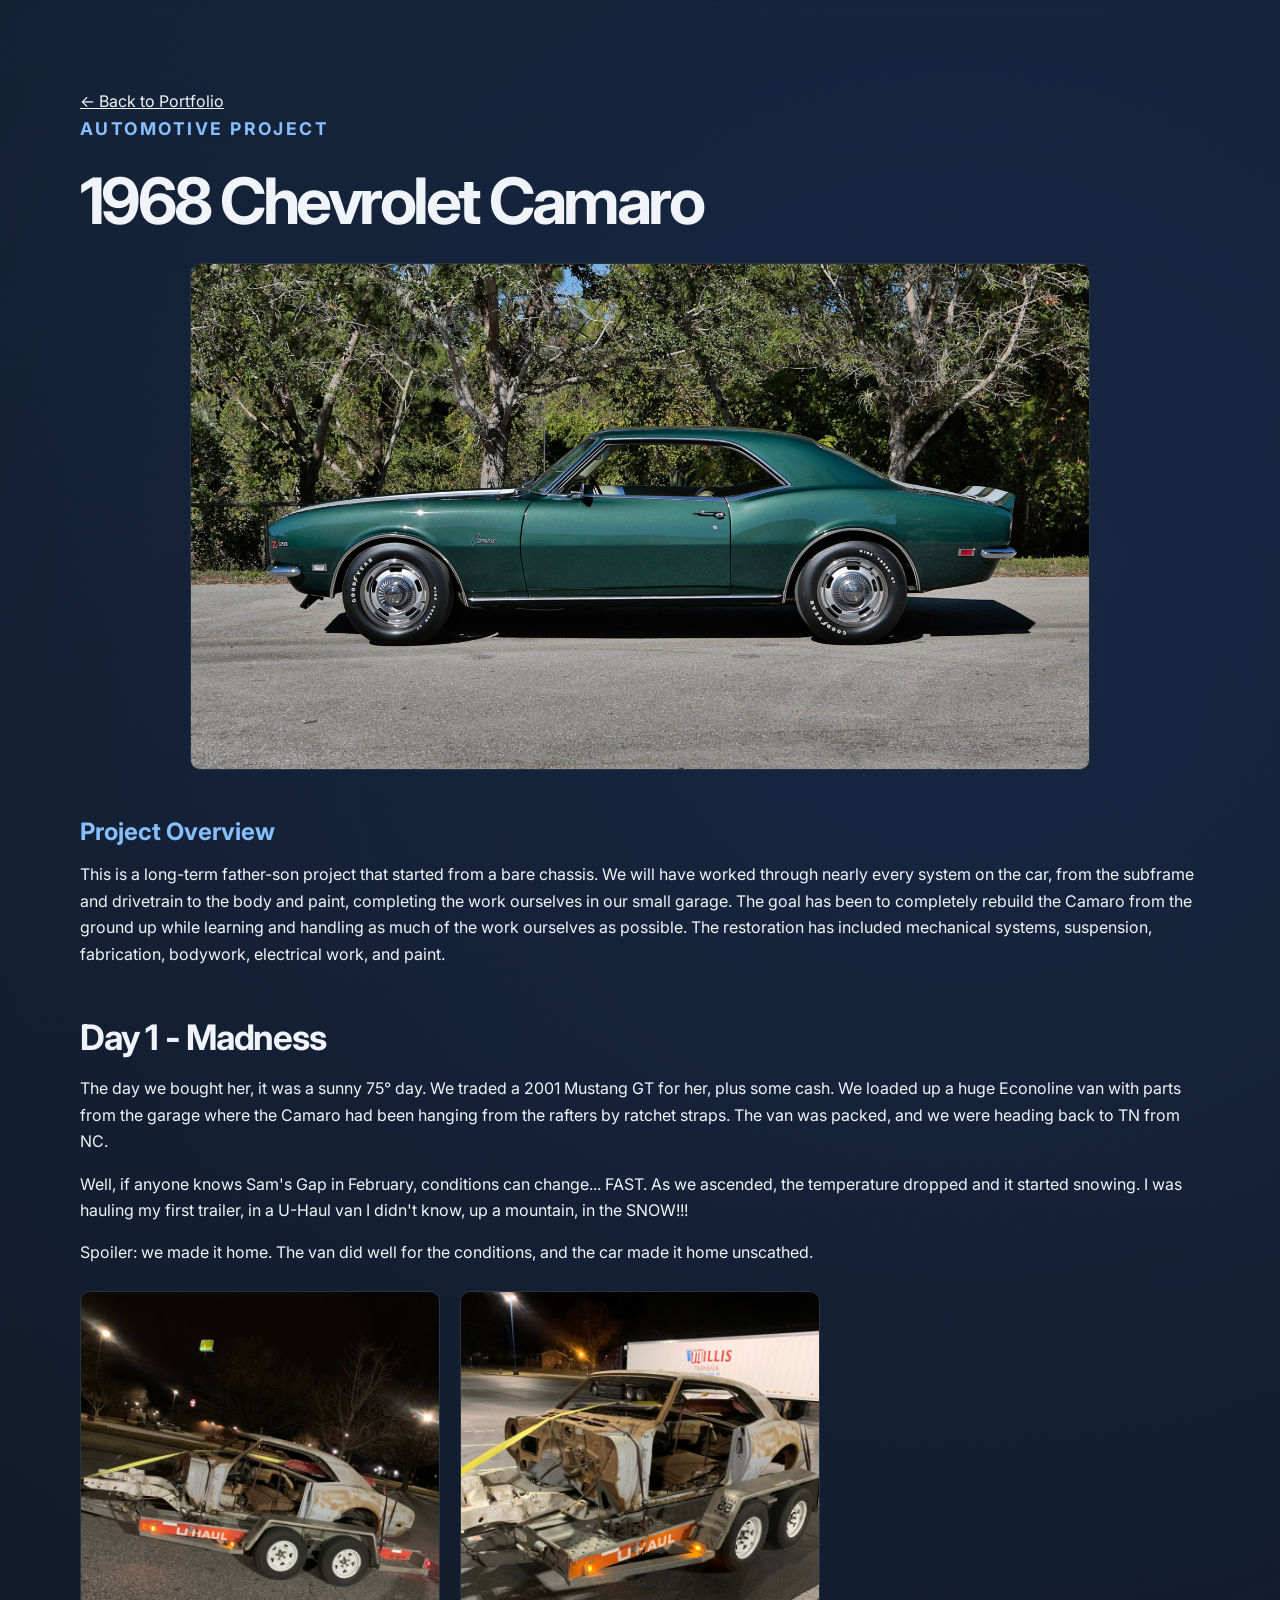
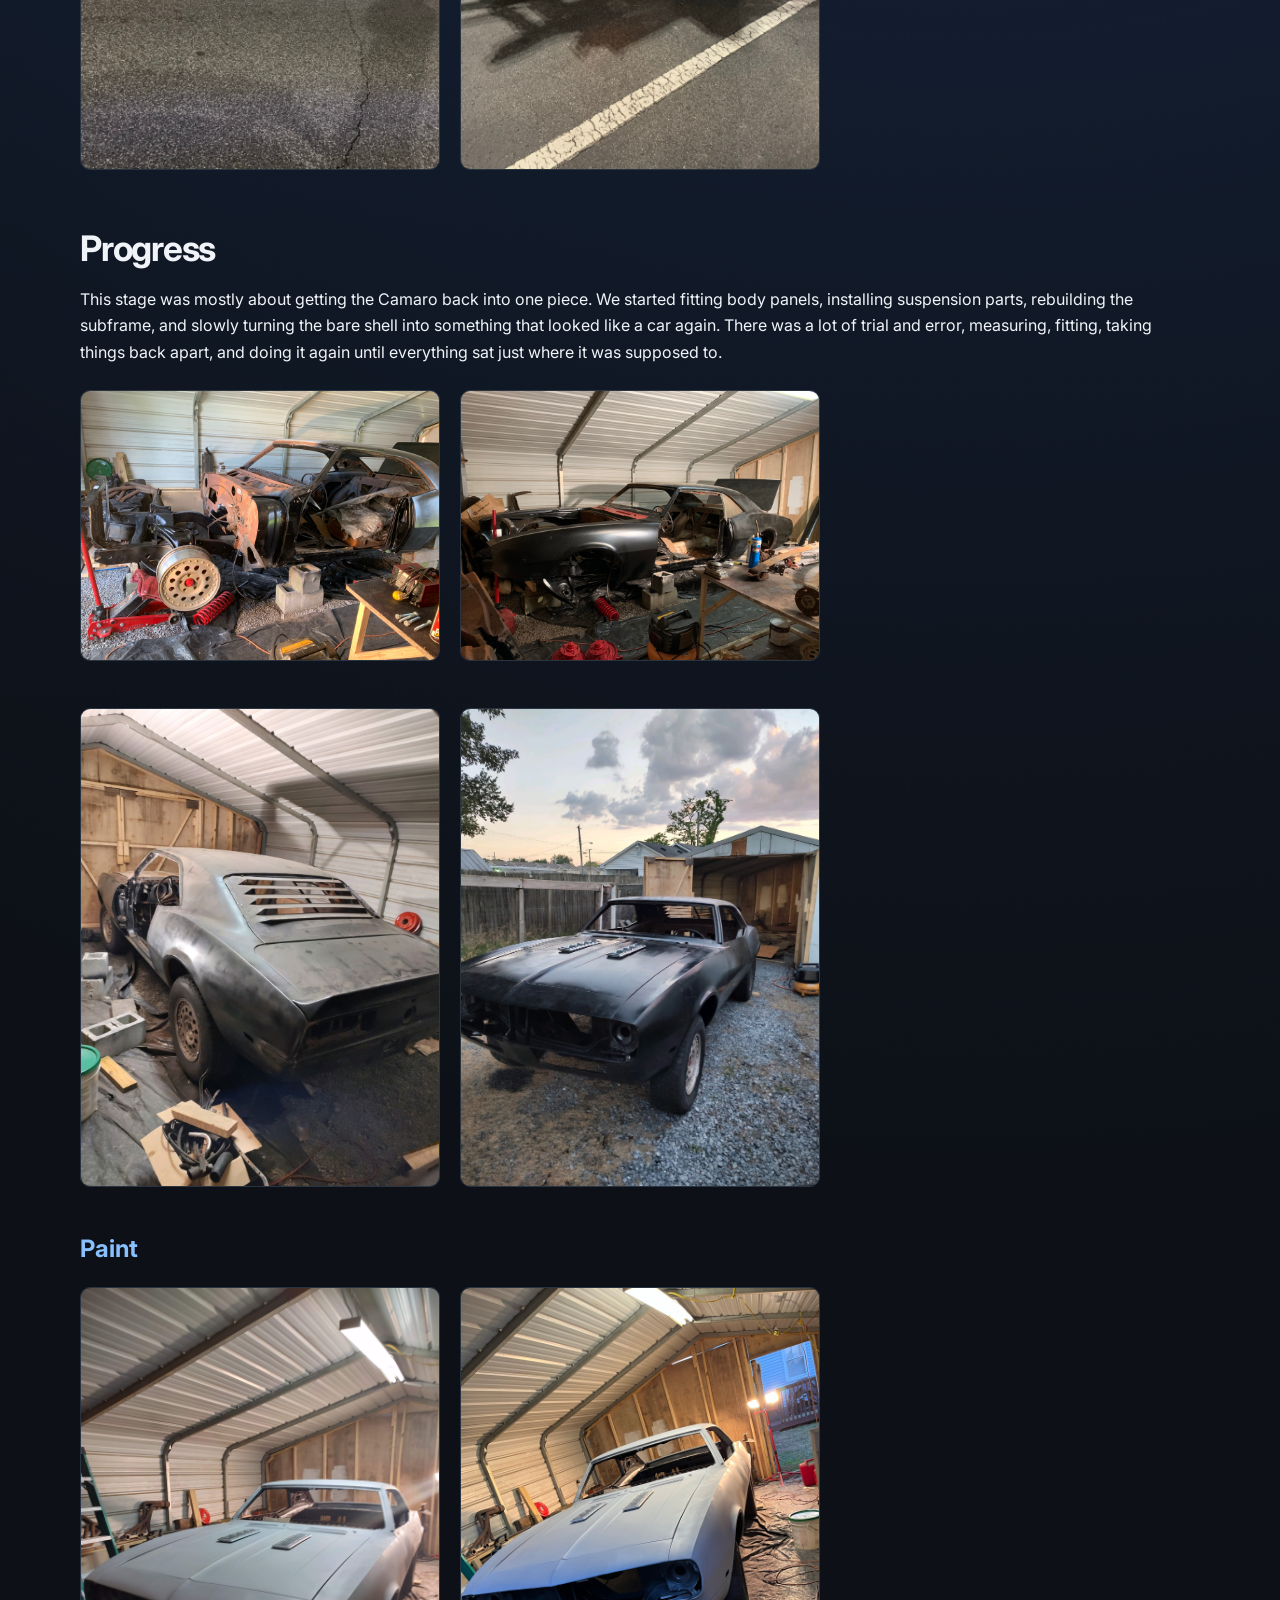
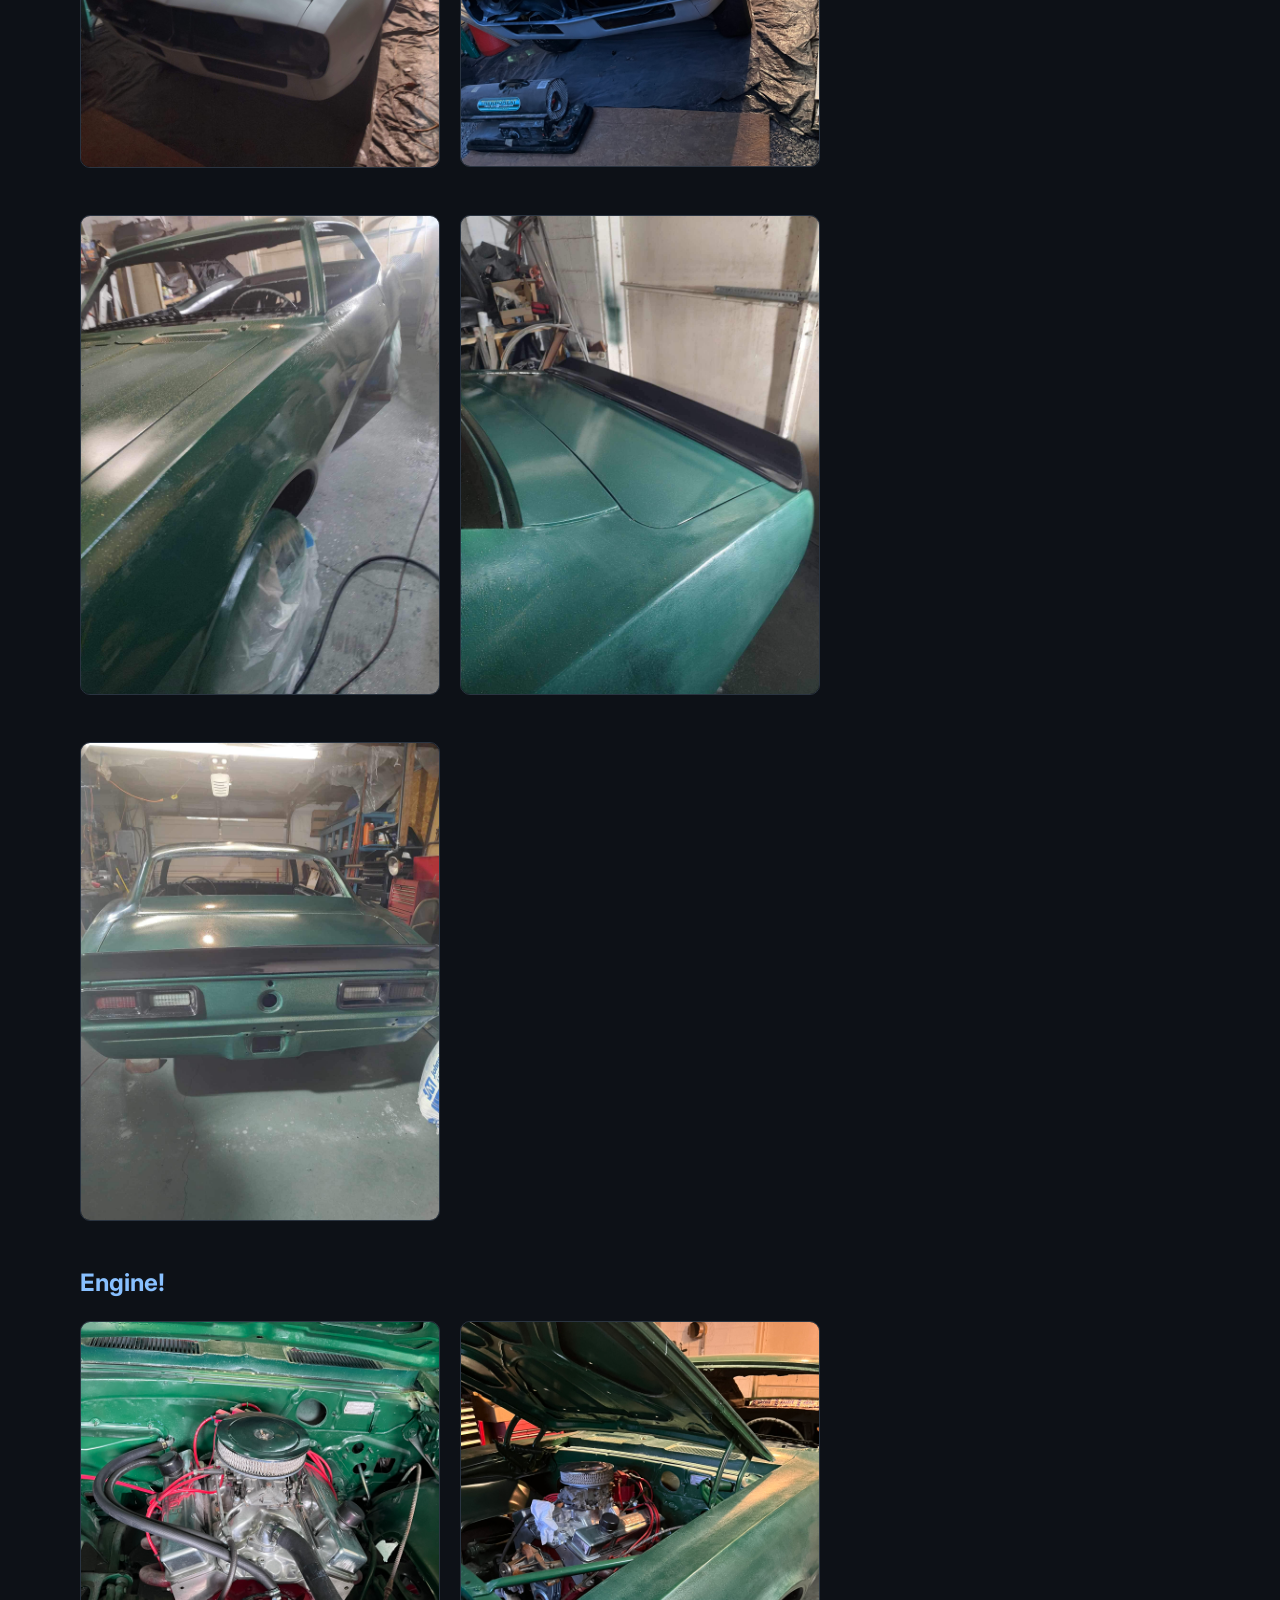
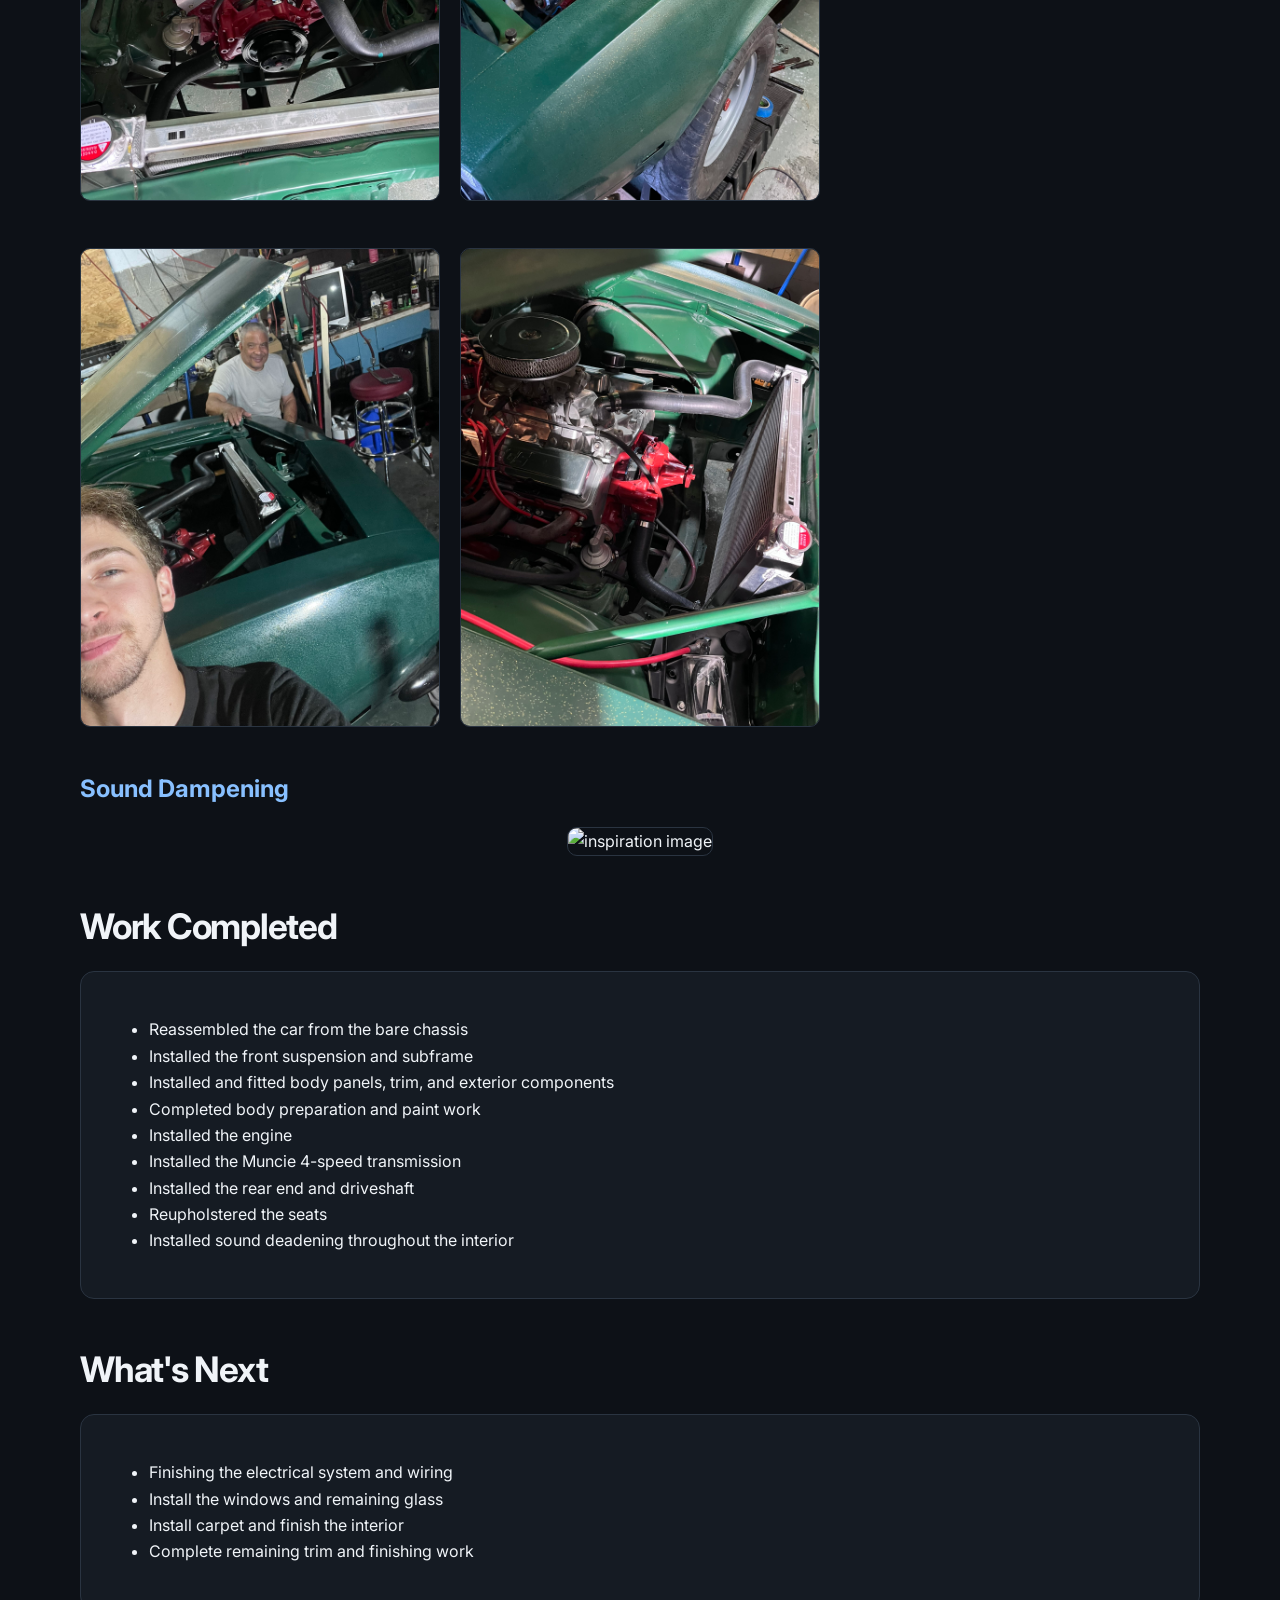
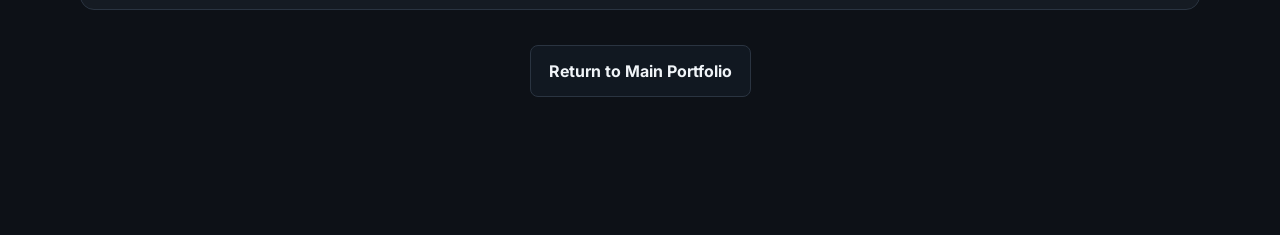
==== commit e5184b6f: "Update index.html" ====
--- a/Hobbies/1968 camaro/index.html
+++ b/Hobbies/1968 camaro/index.html
@@ -150,11 +150,35 @@
 
       <h3>Engine!</h3>
 
-
+<div class="project-image-grid">
+
+  <div>
+    <img src="engine1.JPEG" alt="1968 Camaro restoration">
+  </div>
+
+  <div>
+    <img src="engine1.1.JPEG" alt="1968 Camaro restoration">
+  </div>
+
+</div>
+
+      <div class="project-image-grid">
+
+        <div>
+          <img src="engine1.2.JPEG" alt="1968 Camaro restoration">
+        </div>
+
+        <div>
+          <img src="engine1.3.JPEG" alt="1968 Camaro restoration">
+        </div>
+
+      </div>
       
       <h3>Sound Dampening</h3>
 
-
+<div class="single-project-image">
+  <img src="soundproof.jpg" alt="inspiration image">
+</div>
       
       <h2>Work Completed</h2>
 
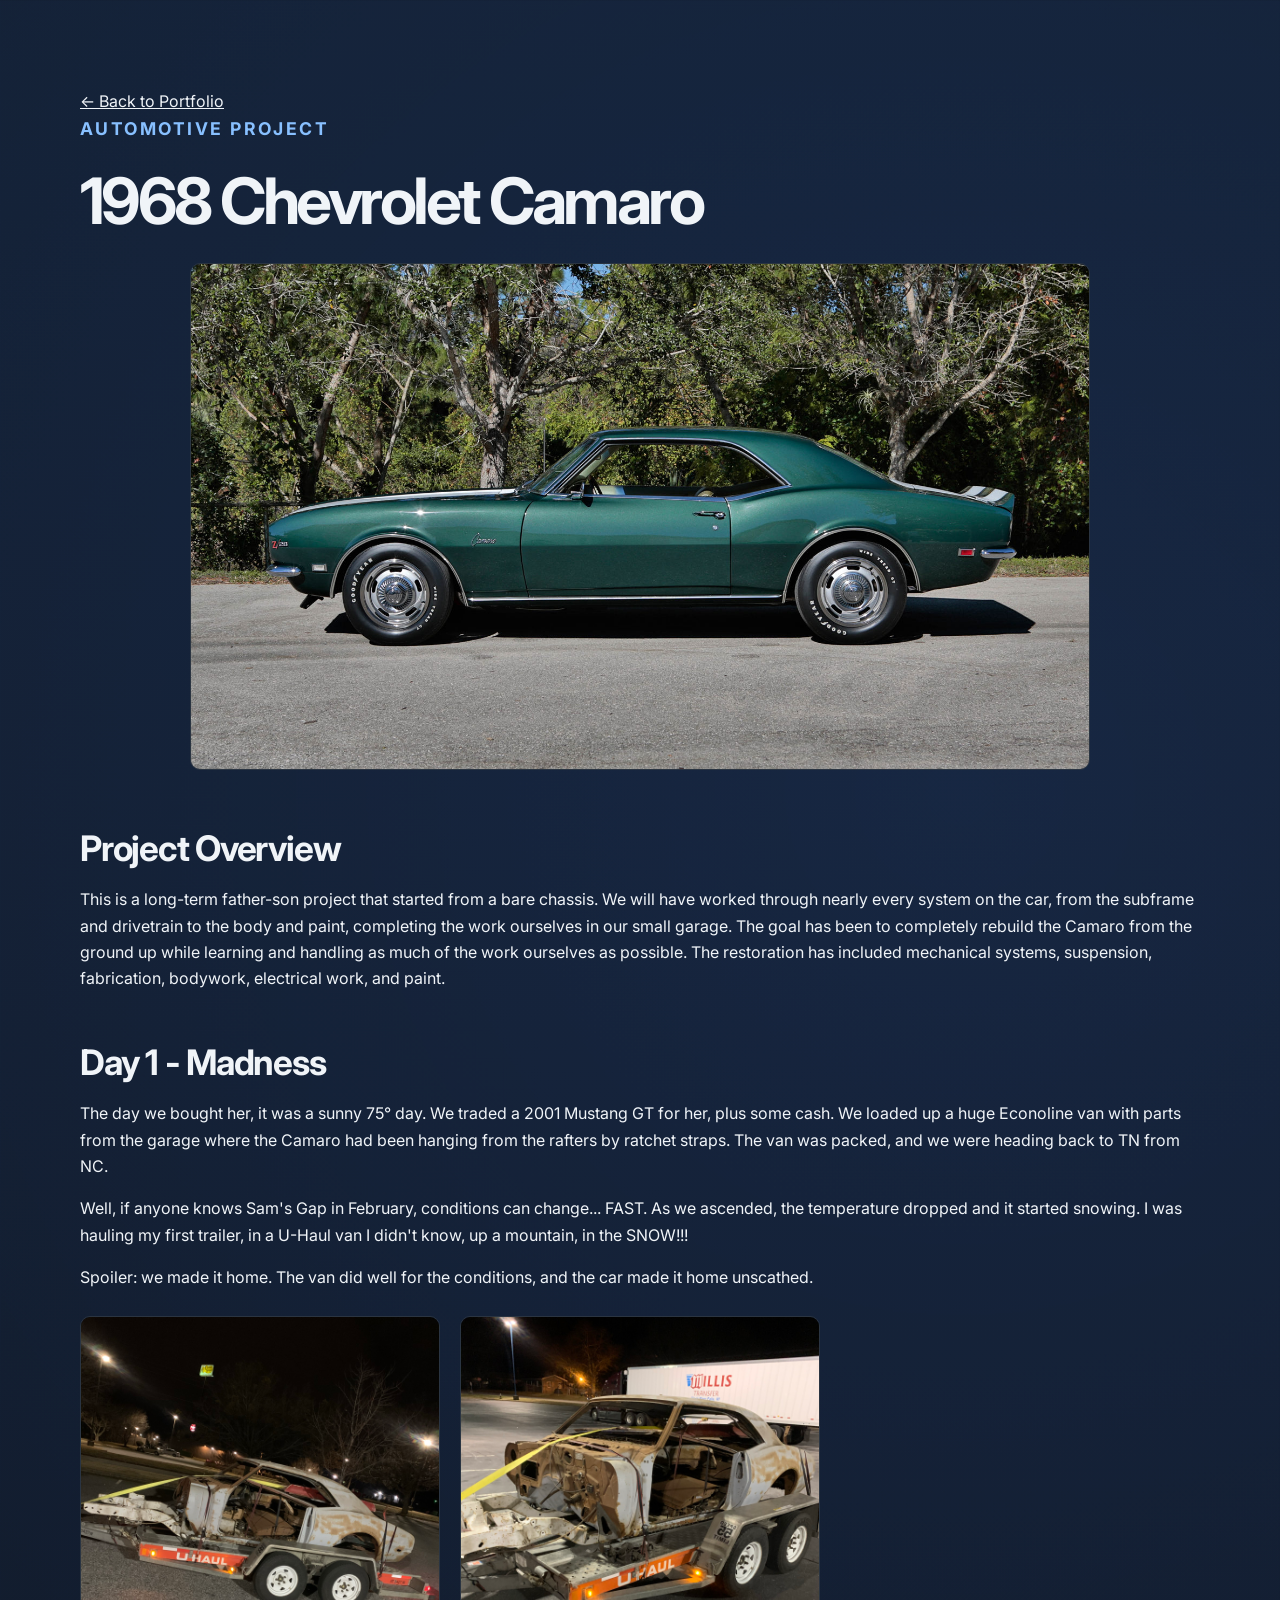
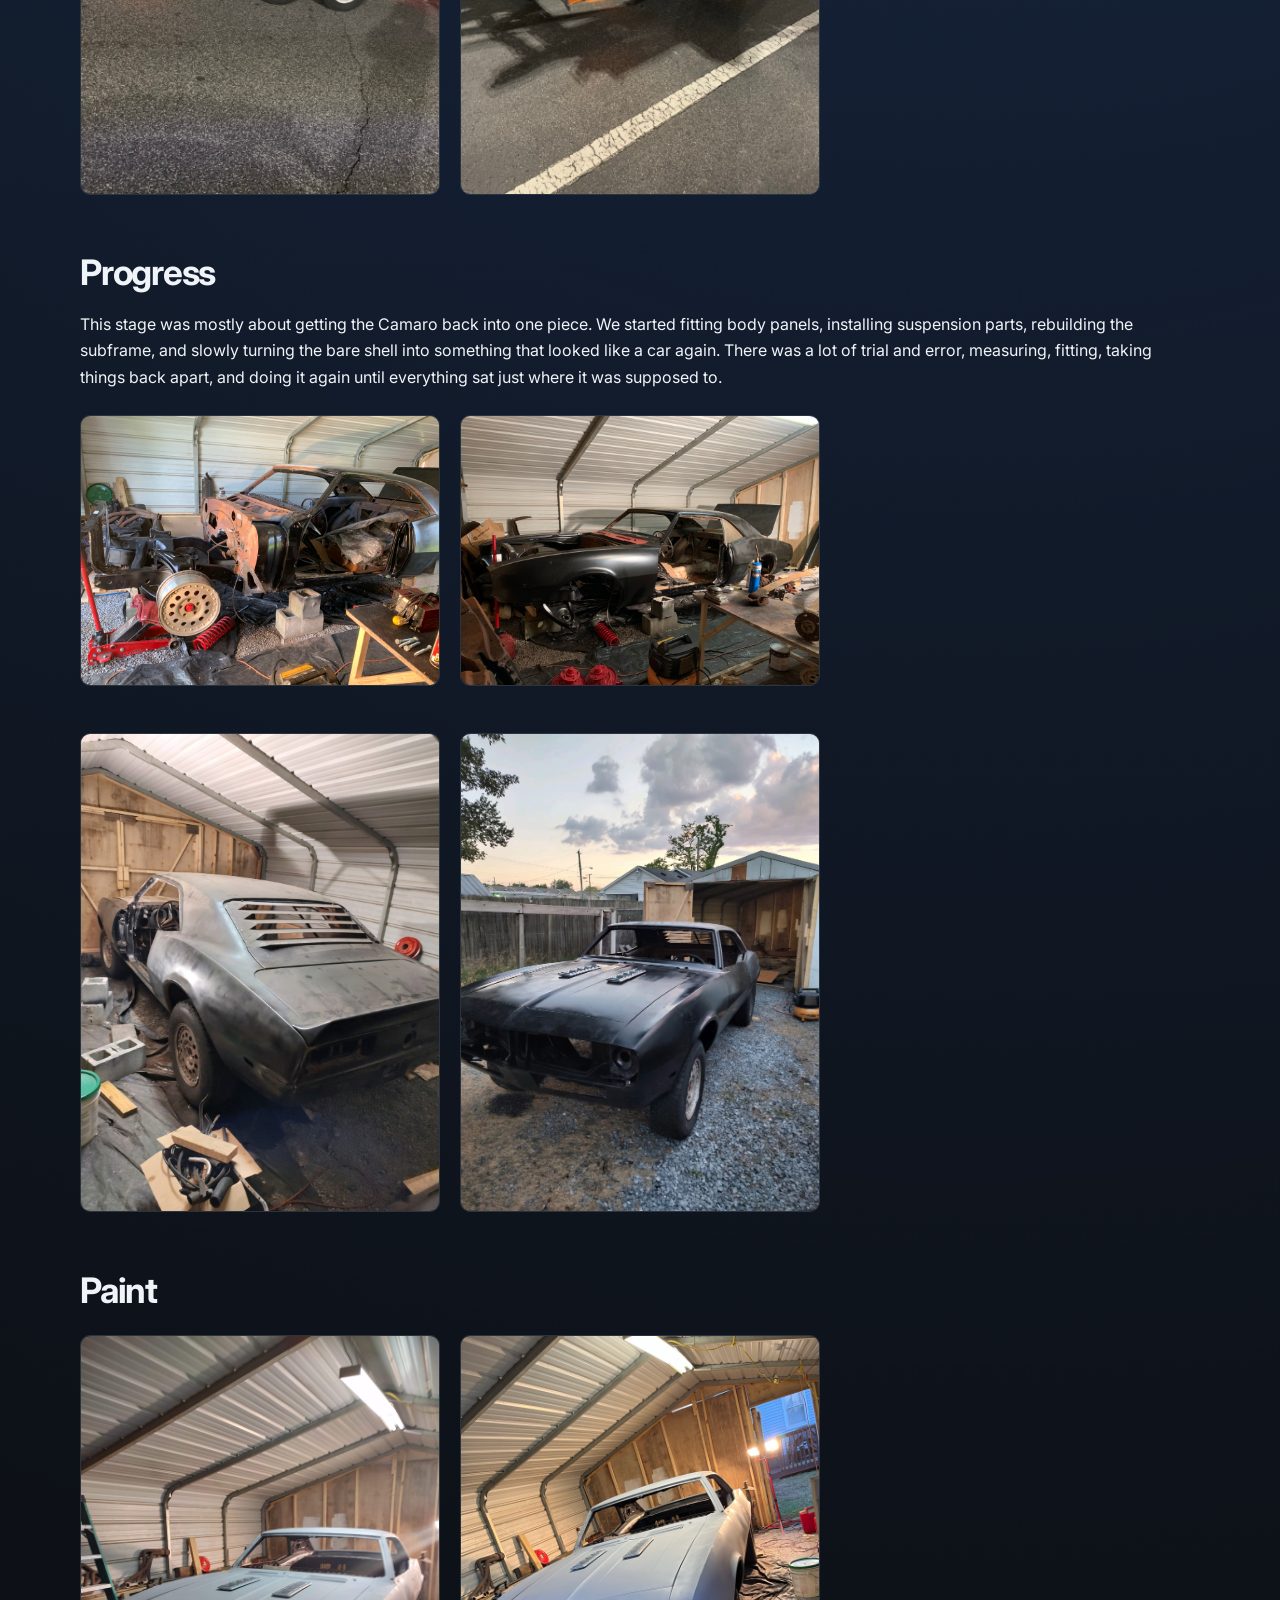
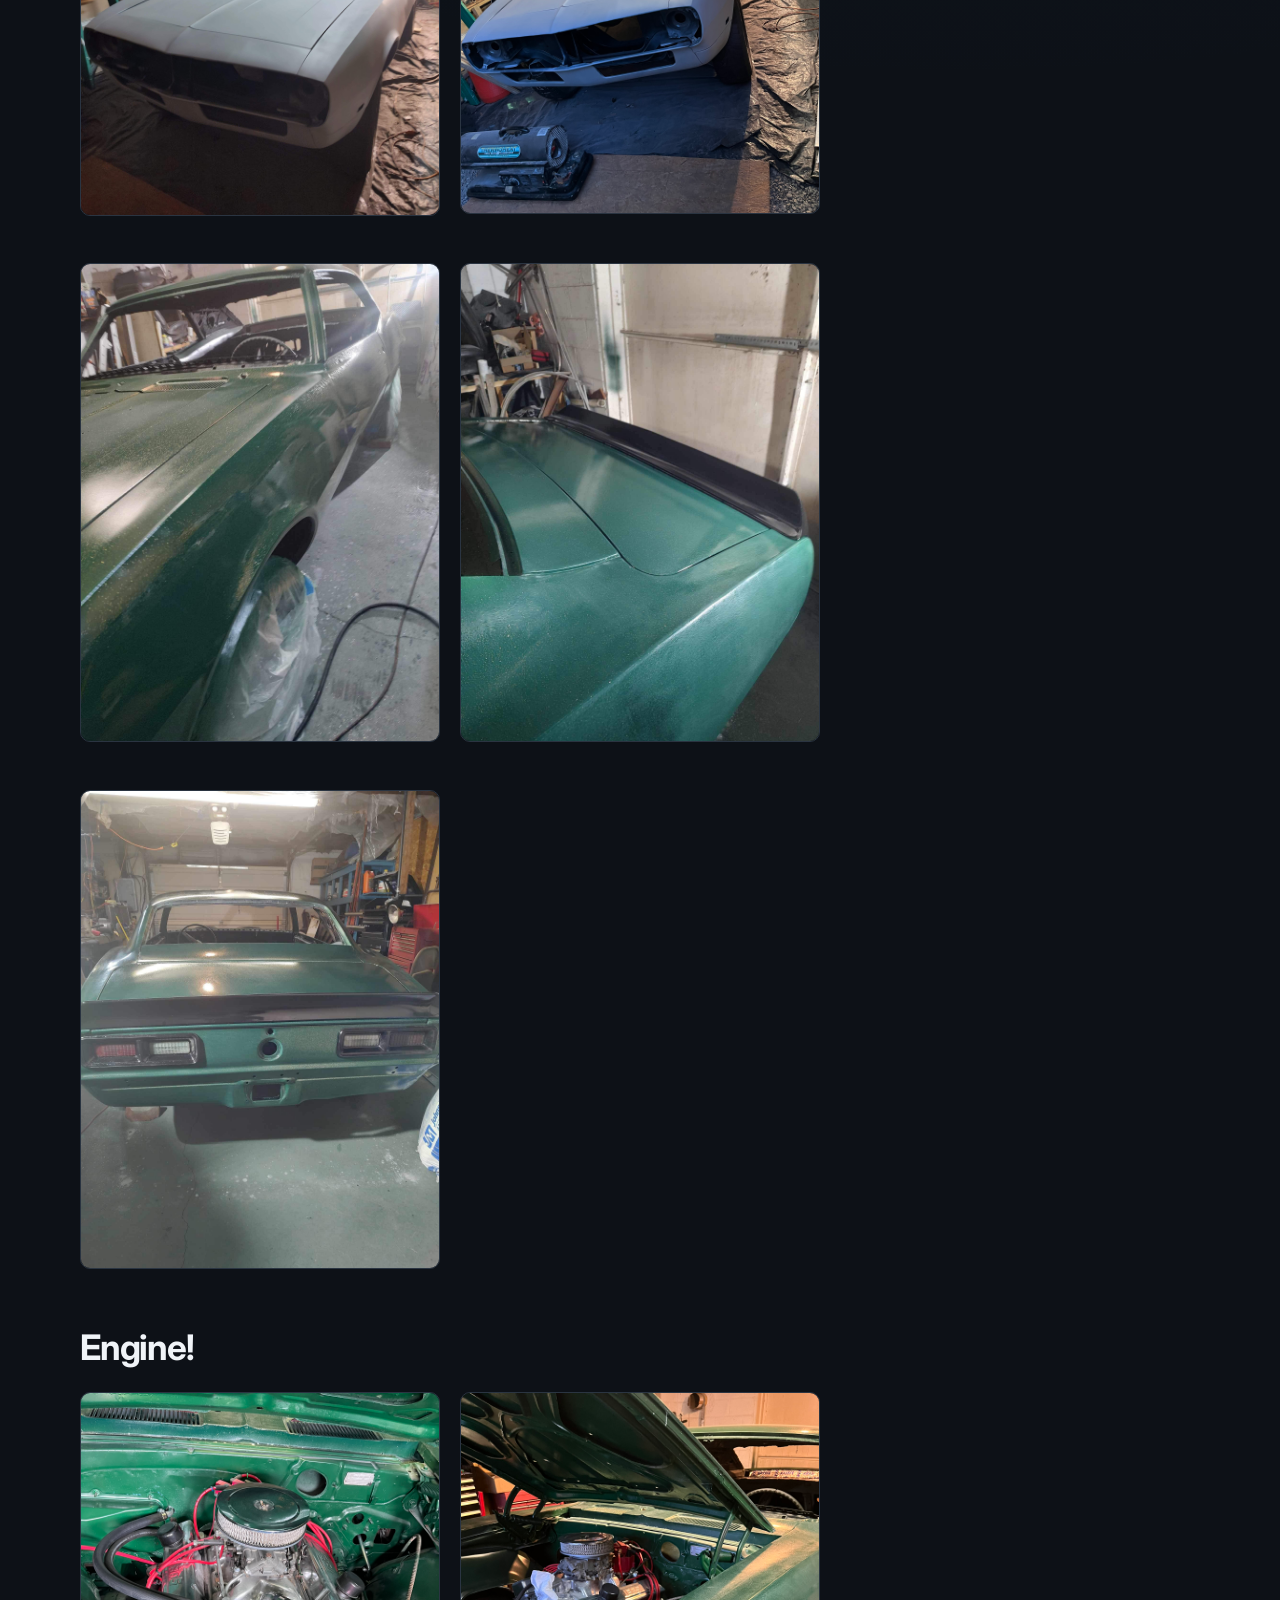
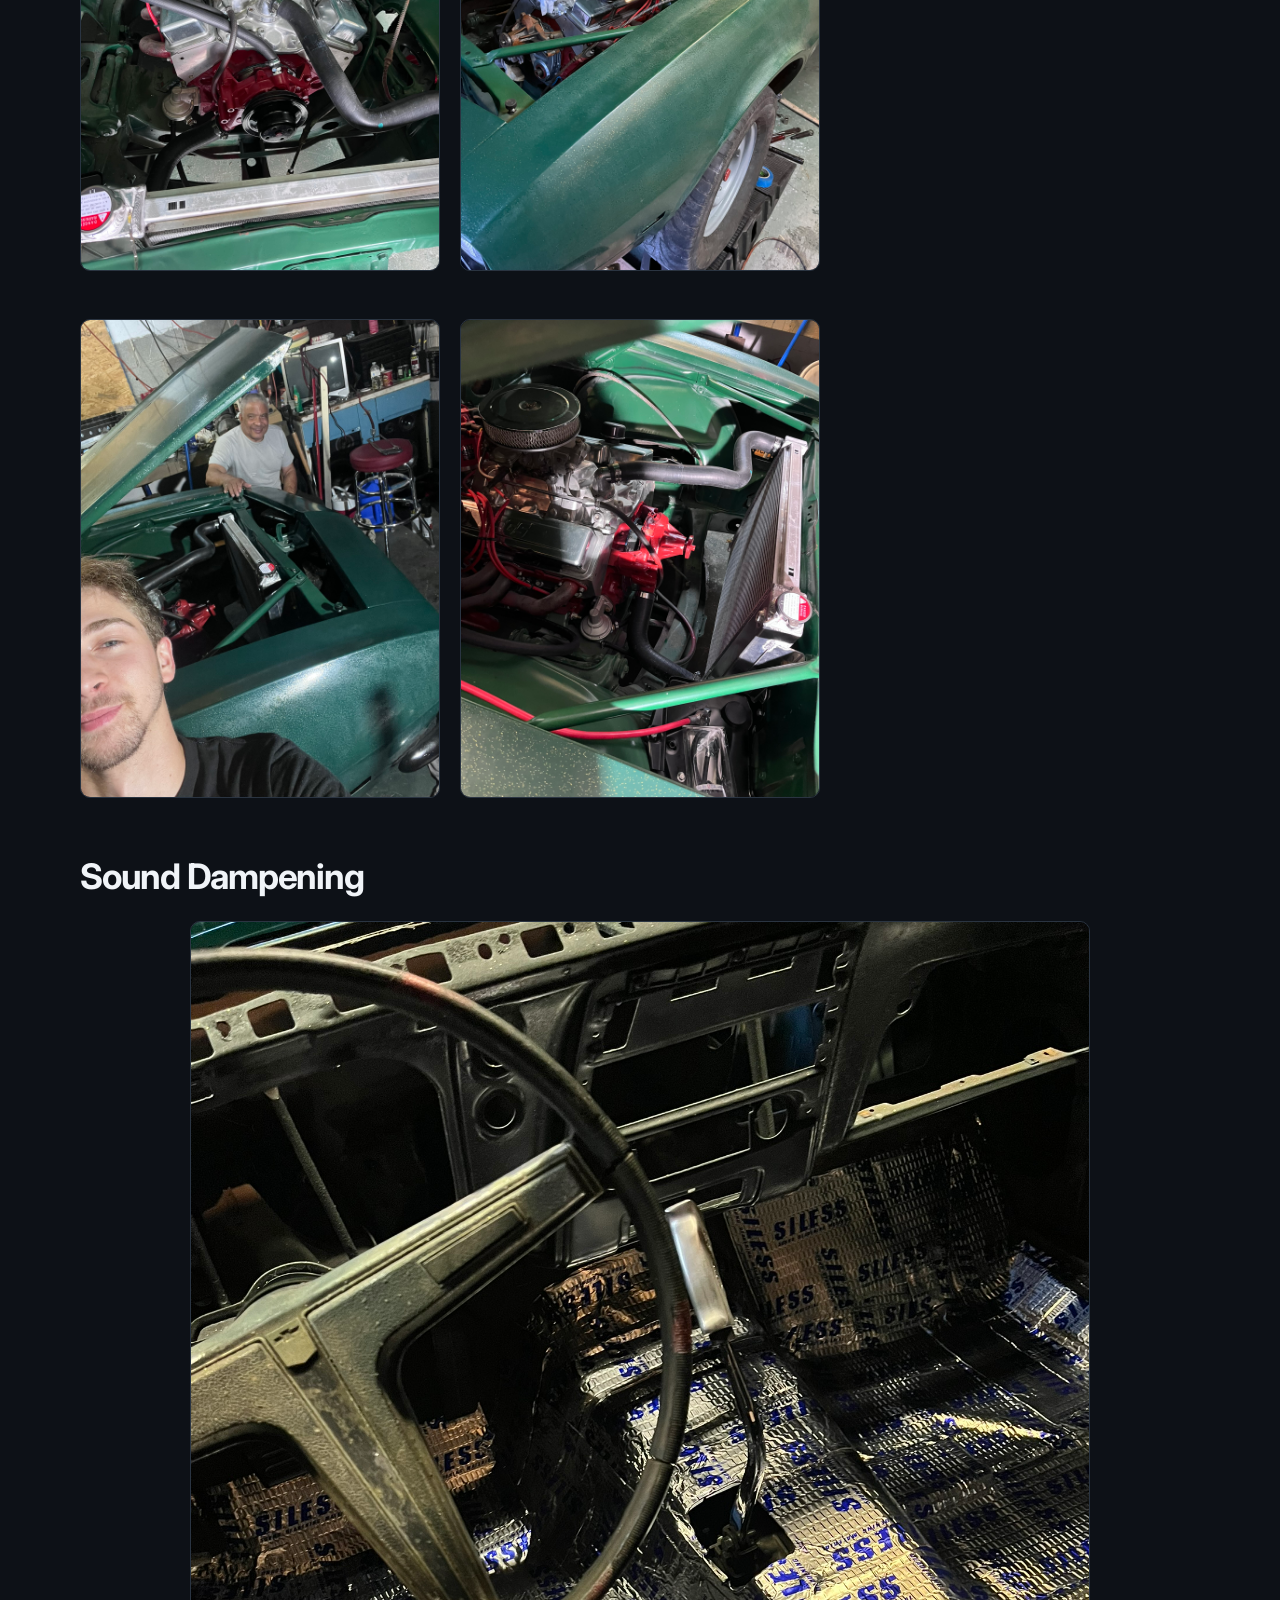
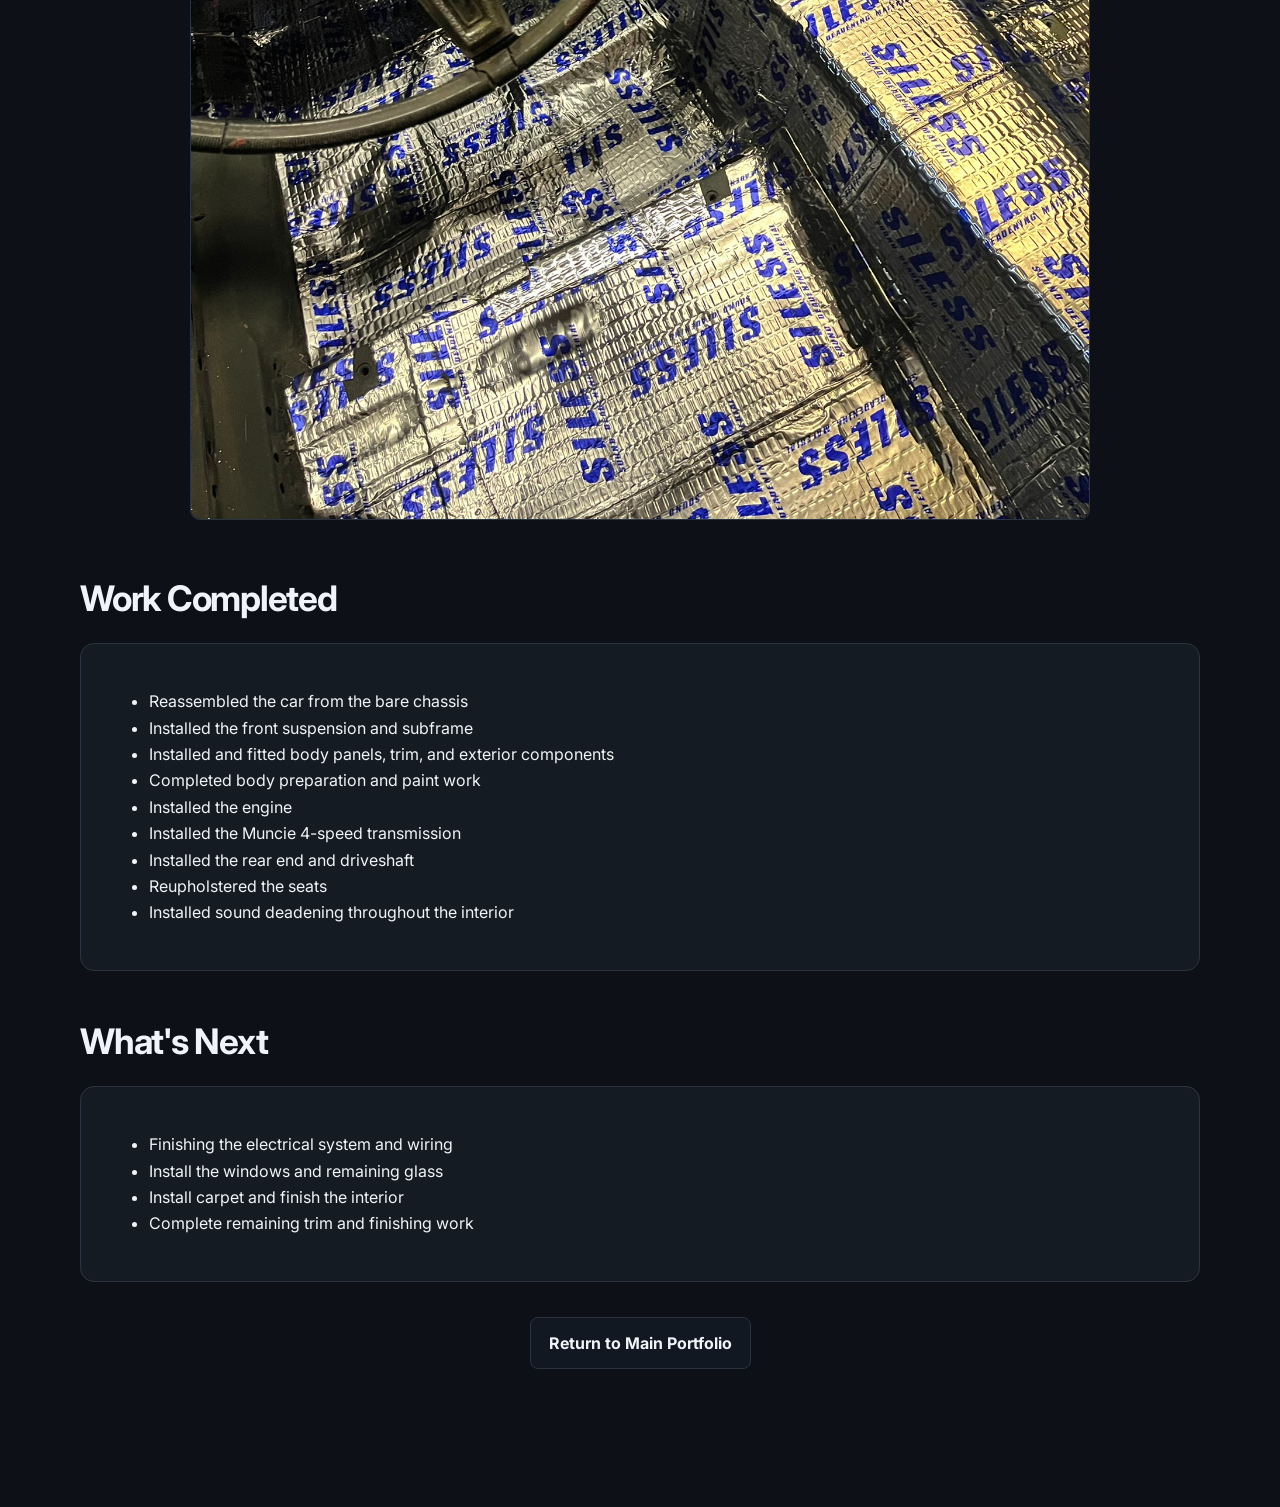
==== commit 25d3e8d0: "Change headings from h3 to h2 for consistency" ====
--- a/Hobbies/1968 camaro/index.html
+++ b/Hobbies/1968 camaro/index.html
@@ -30,7 +30,7 @@
 </div>
       
       
-       <h3>Project Overview</h3>
+       <h2>Project Overview</h2>
       
       <p>
        This is a long-term father-son project that started from a bare chassis.
@@ -113,7 +113,7 @@
 
       
 
-      <h3>Paint</h3>
+      <h2>Paint</h2>
 
 <div class="project-image-grid">
 
@@ -148,7 +148,7 @@
 
 </div>
 
-      <h3>Engine!</h3>
+      <h2>Engine!</h2>
 
 <div class="project-image-grid">
 
@@ -174,10 +174,10 @@
 
       </div>
       
-      <h3>Sound Dampening</h3>
+      <h2>Sound Dampening</h2>
 
 <div class="single-project-image">
-  <img src="soundproof.jpg" alt="inspiration image">
+  <img src="soundproof.JPEG" alt="inspiration image">
 </div>
       
       <h2>Work Completed</h2>
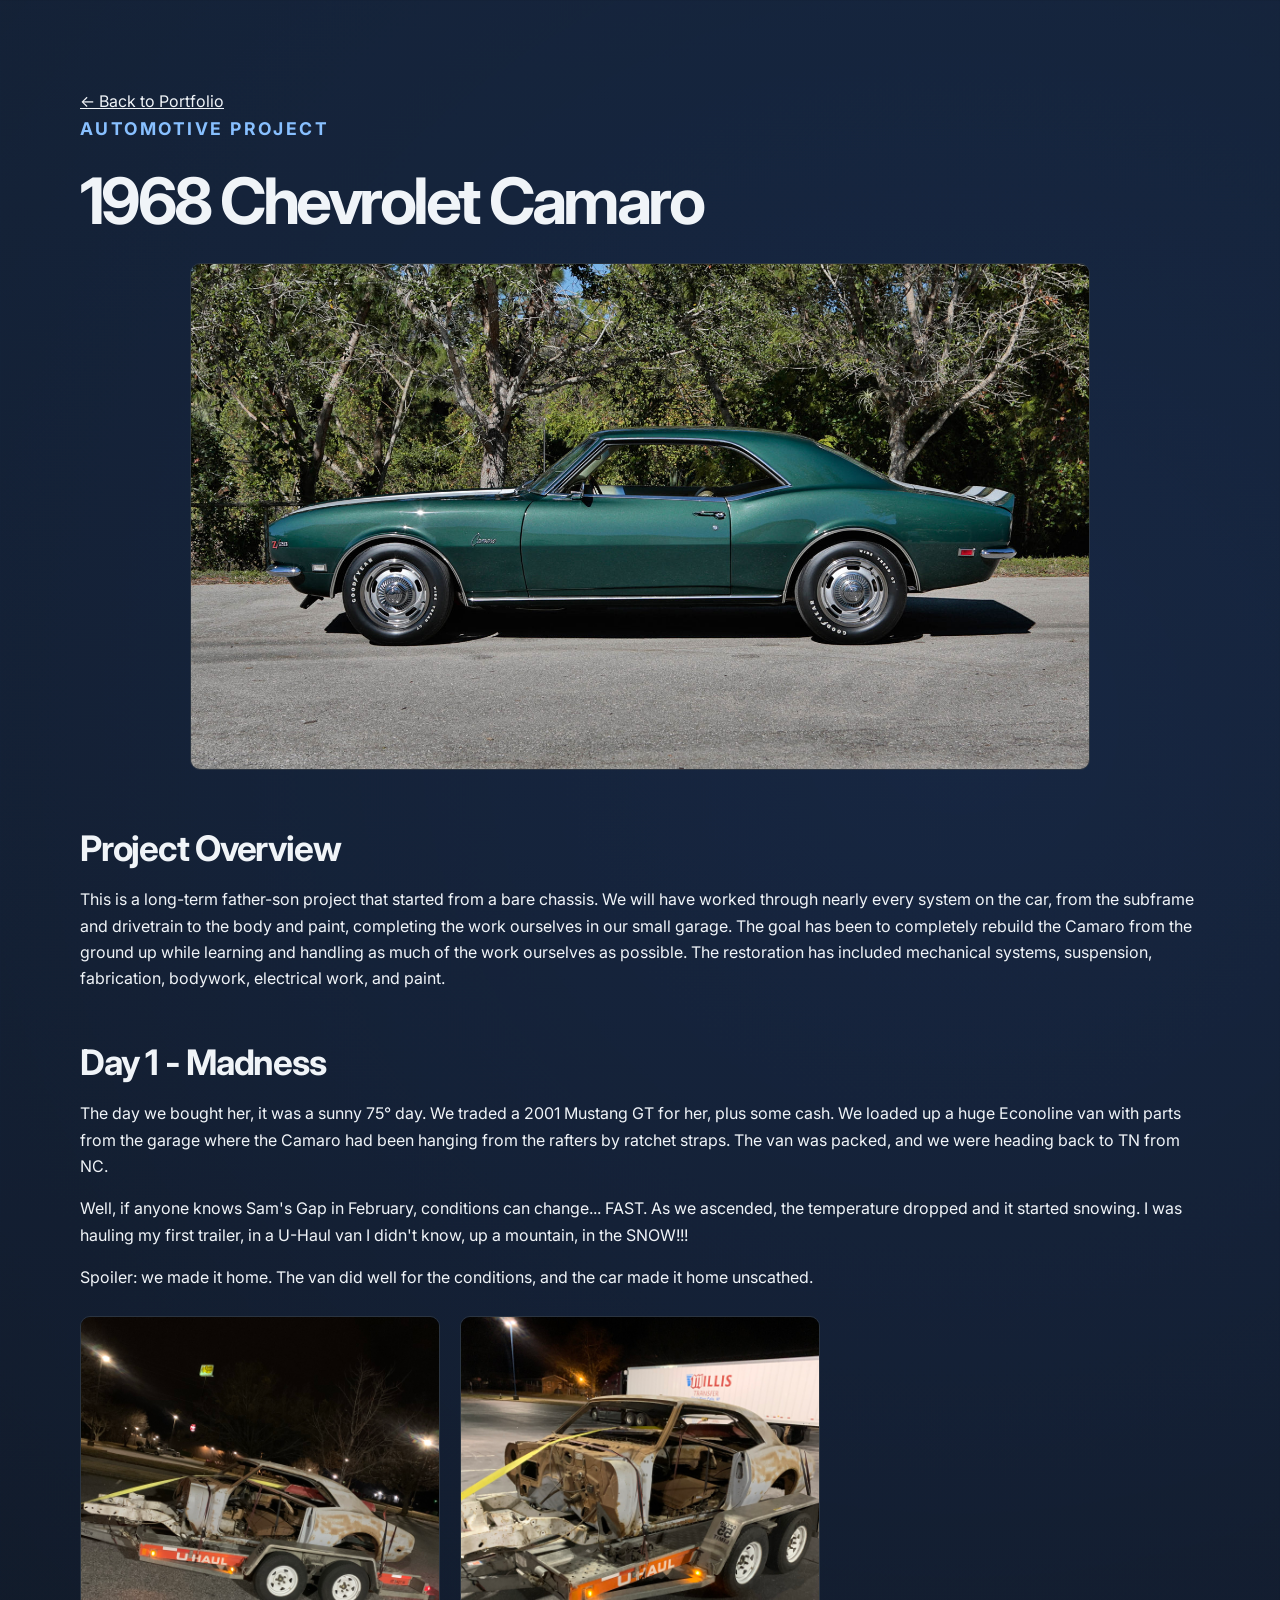
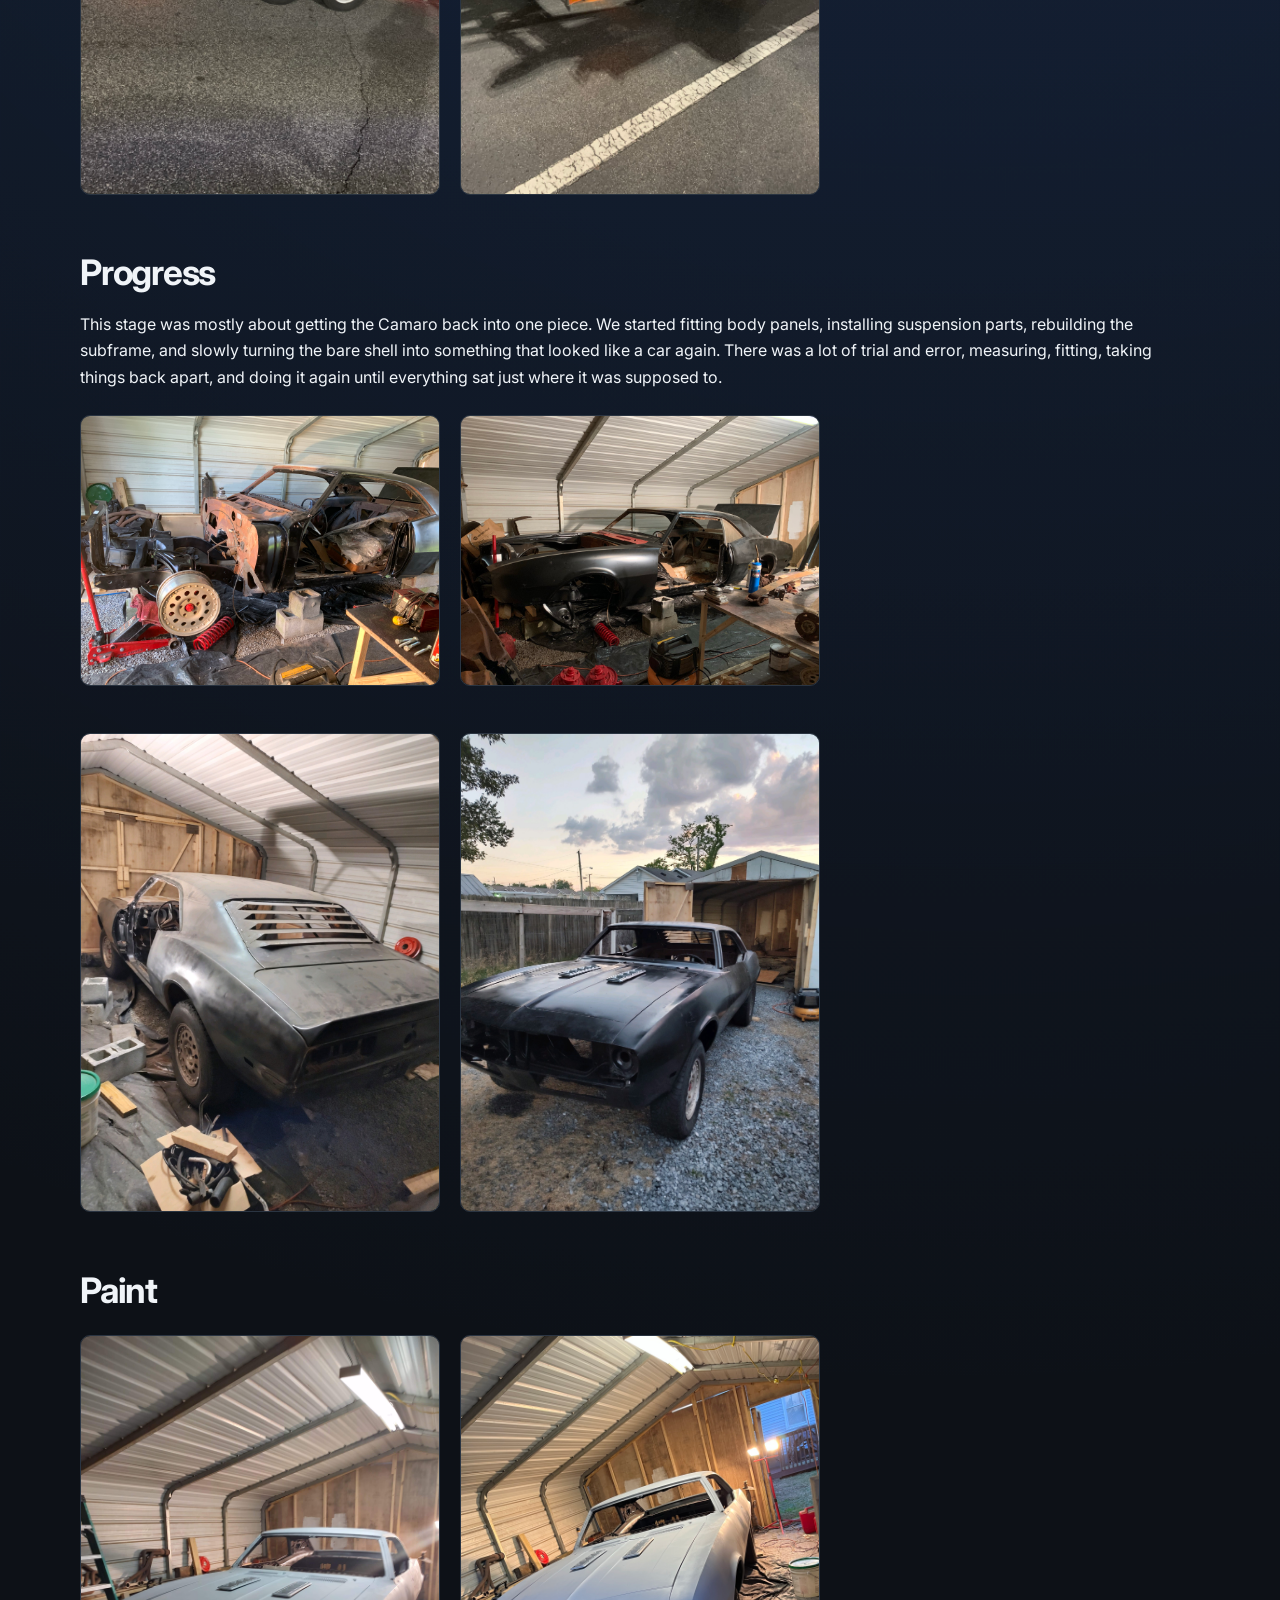
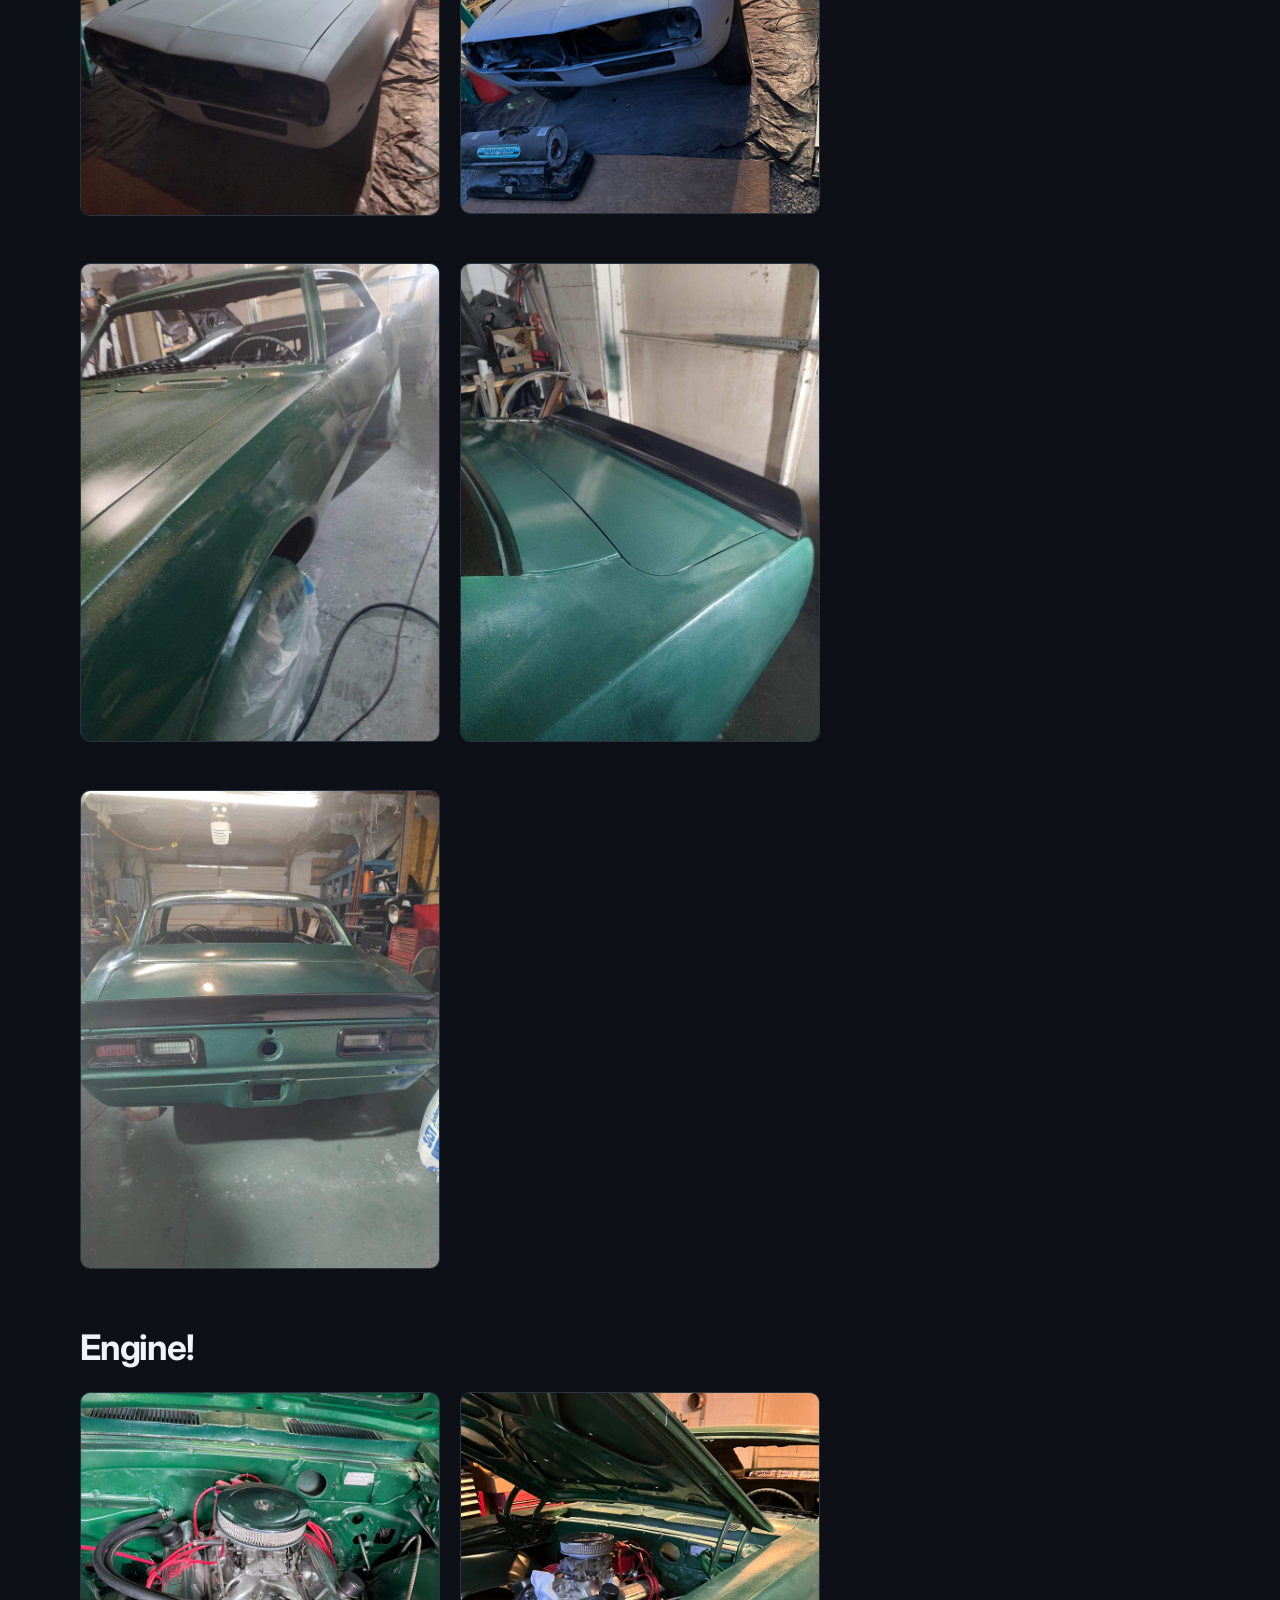
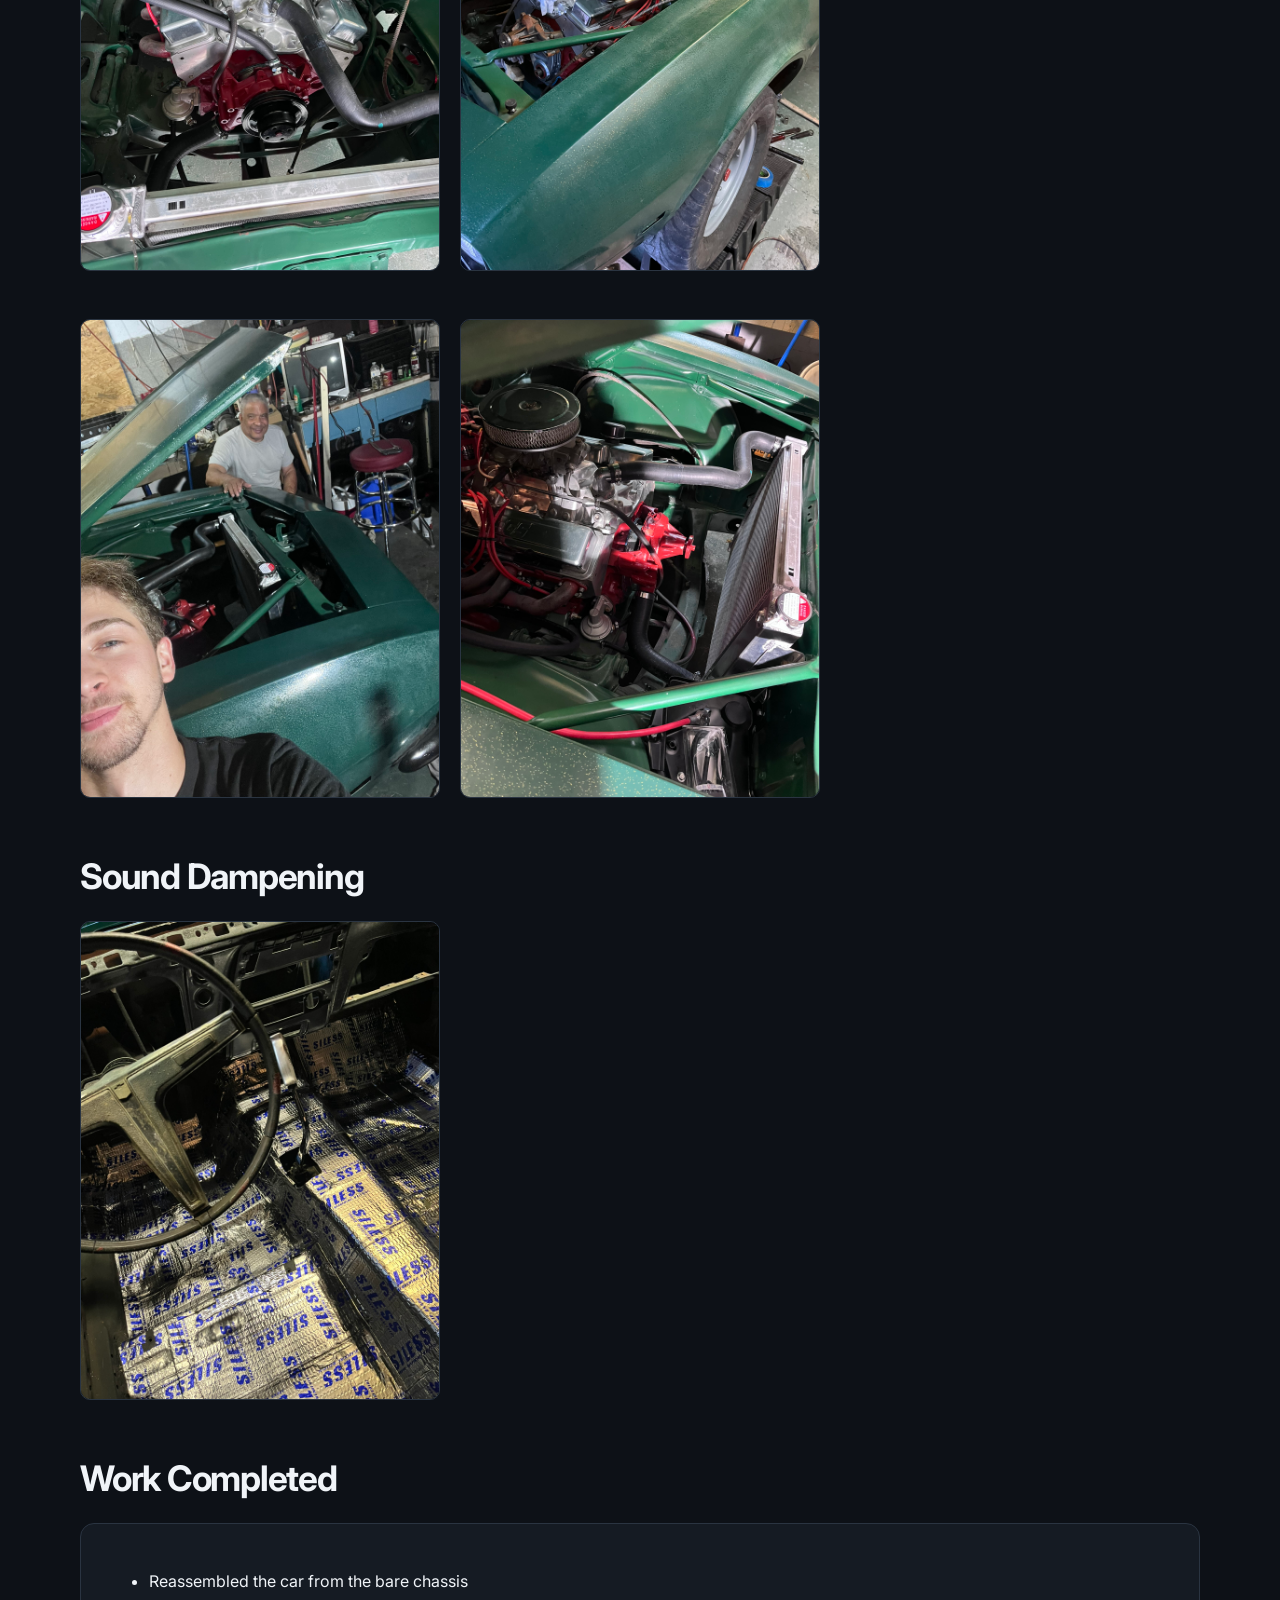
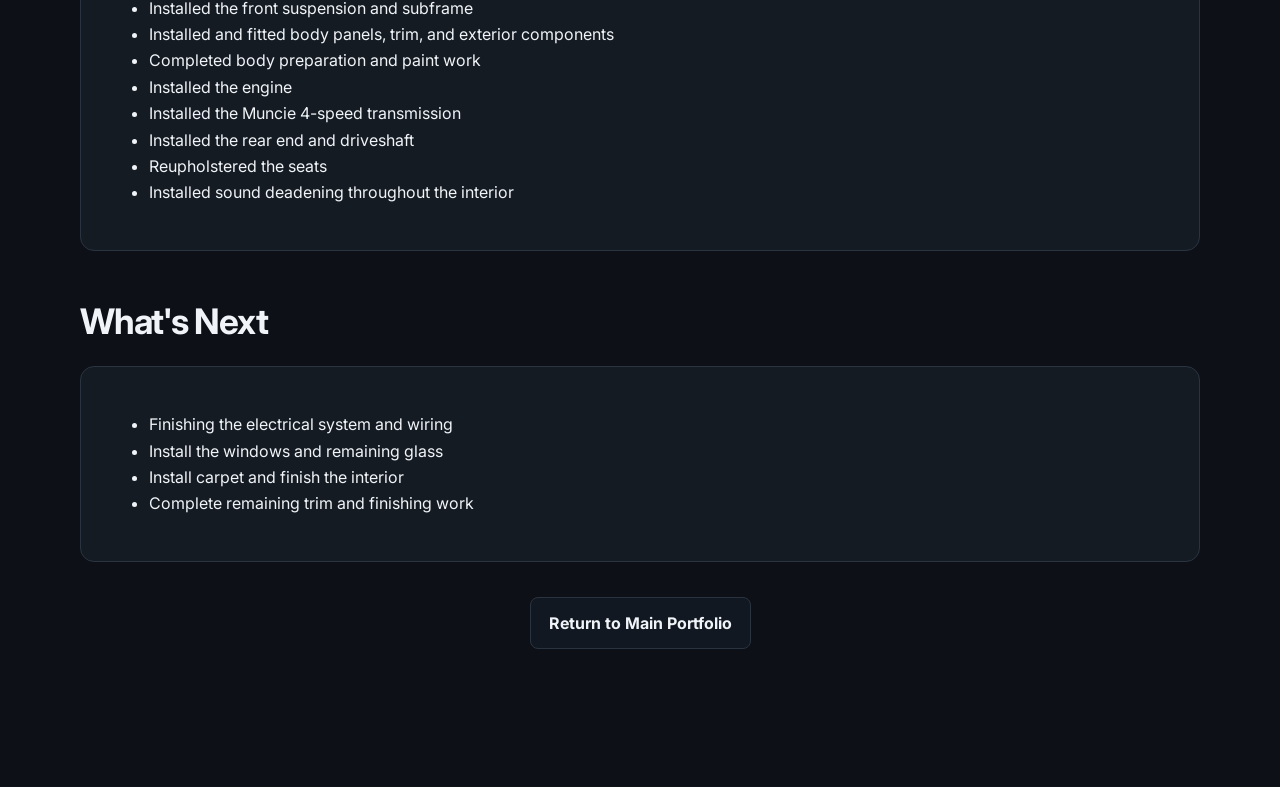
==== commit c1bd713d: "Update image structure for sound dampening section" ====
--- a/Hobbies/1968 camaro/index.html
+++ b/Hobbies/1968 camaro/index.html
@@ -176,8 +176,12 @@
       
       <h2>Sound Dampening</h2>
 
-<div class="single-project-image">
-  <img src="soundproof.JPEG" alt="inspiration image">
+<div class="project-image-grid">
+
+  <div>
+    <img src="soundproof.JPEG" alt="1968 Camaro restoration">
+  </div>
+
 </div>
       
       <h2>Work Completed</h2>
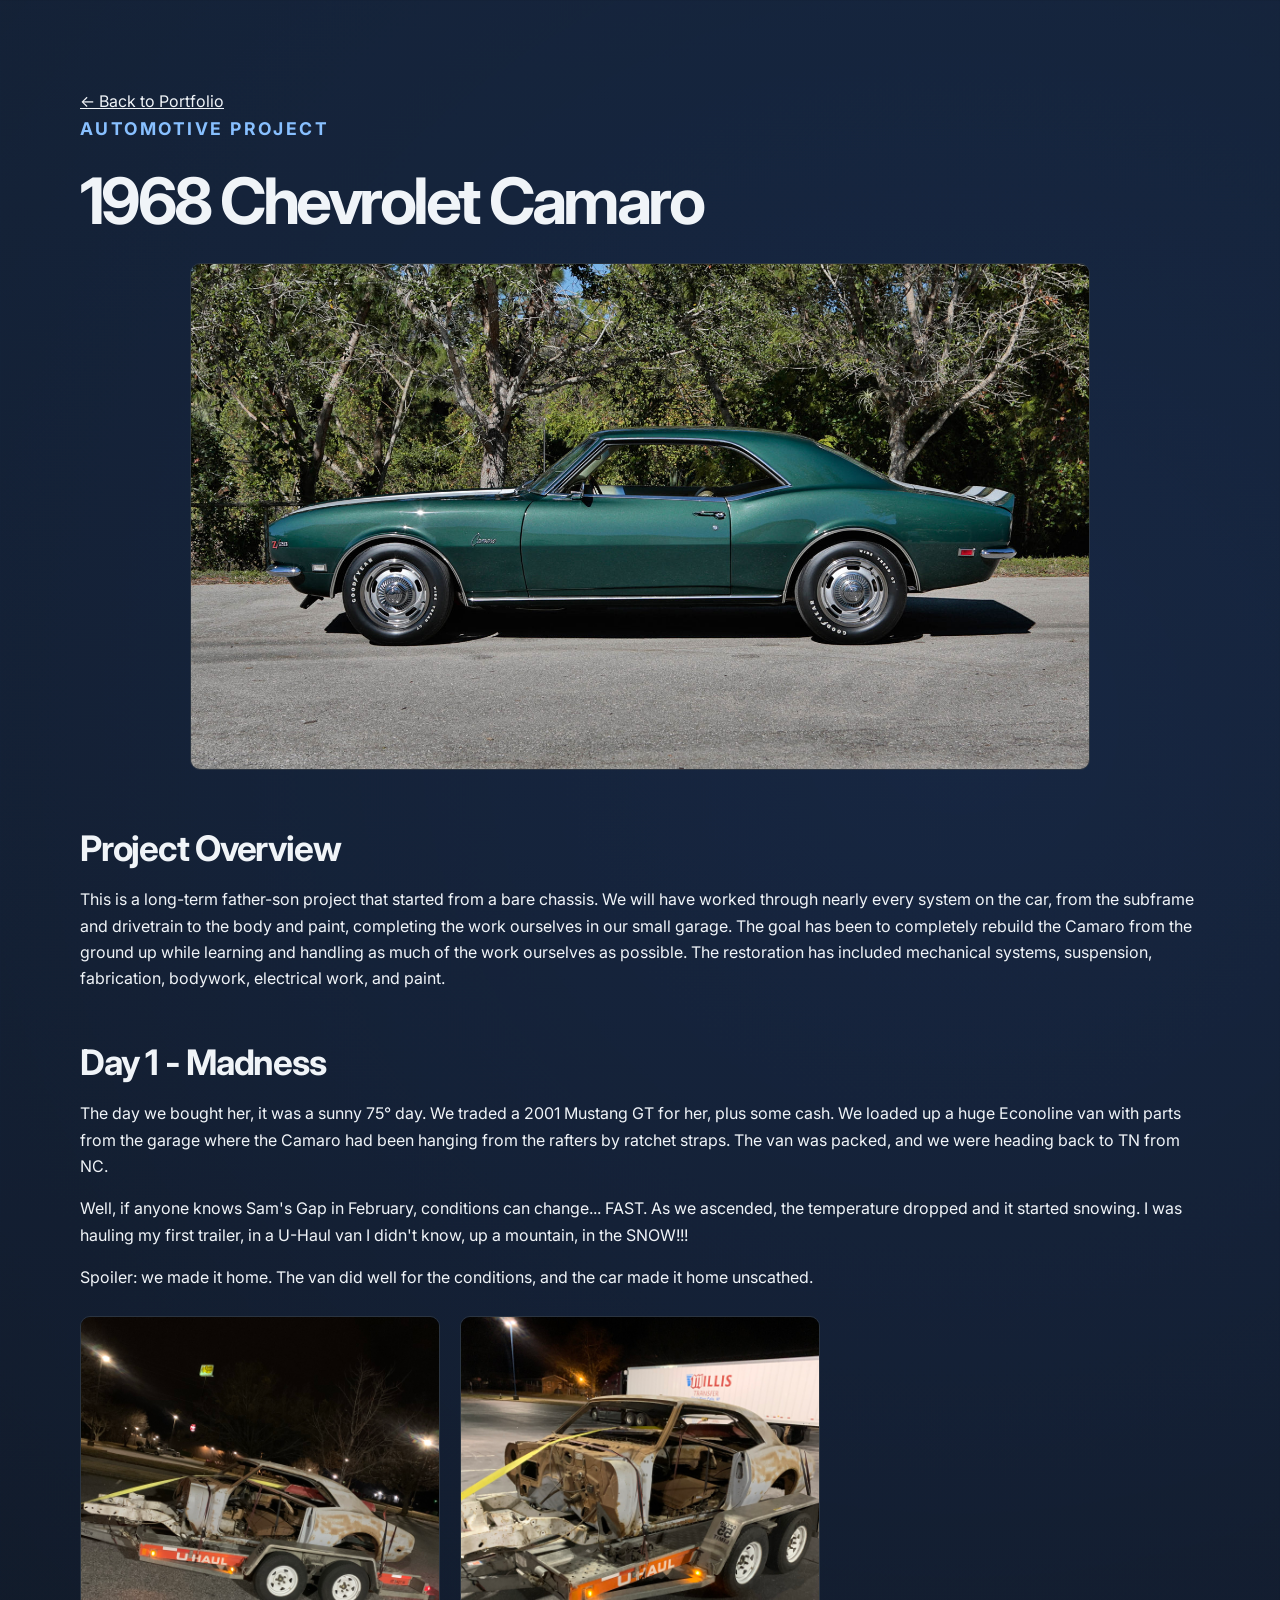
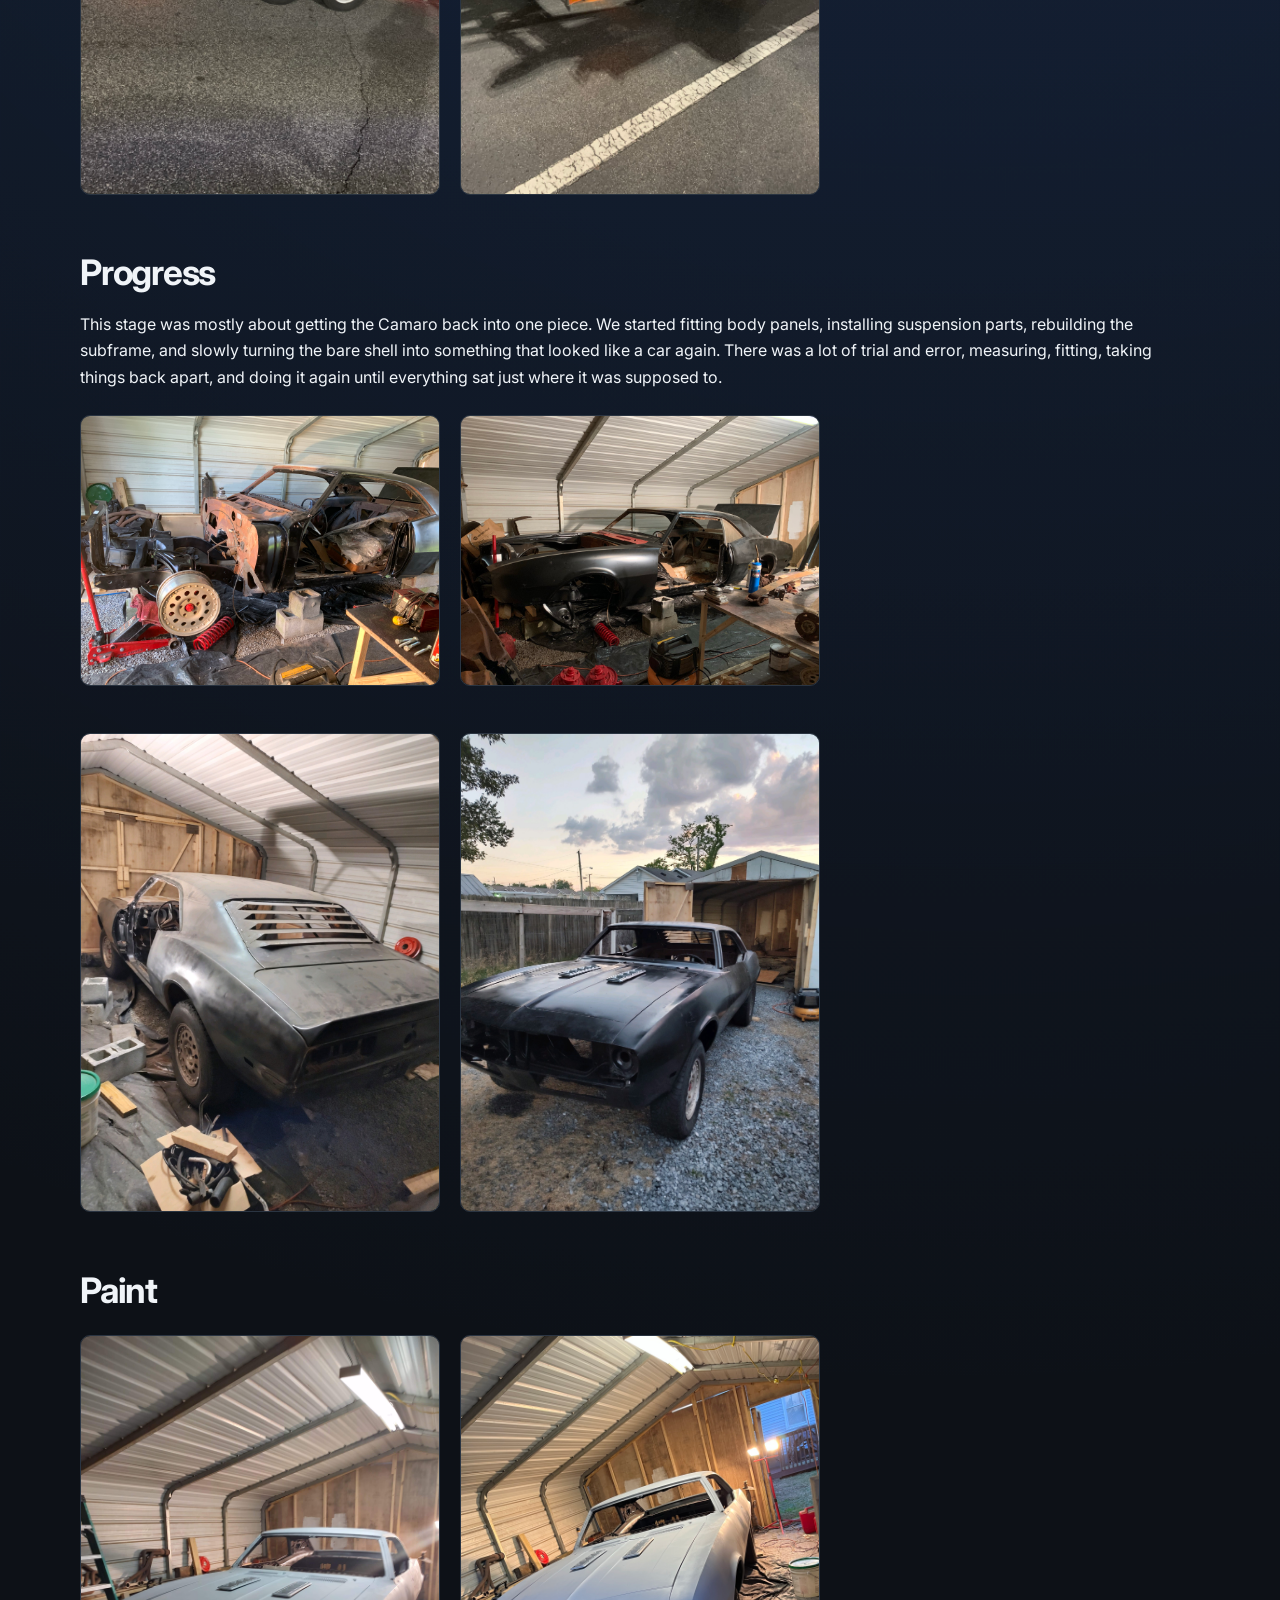
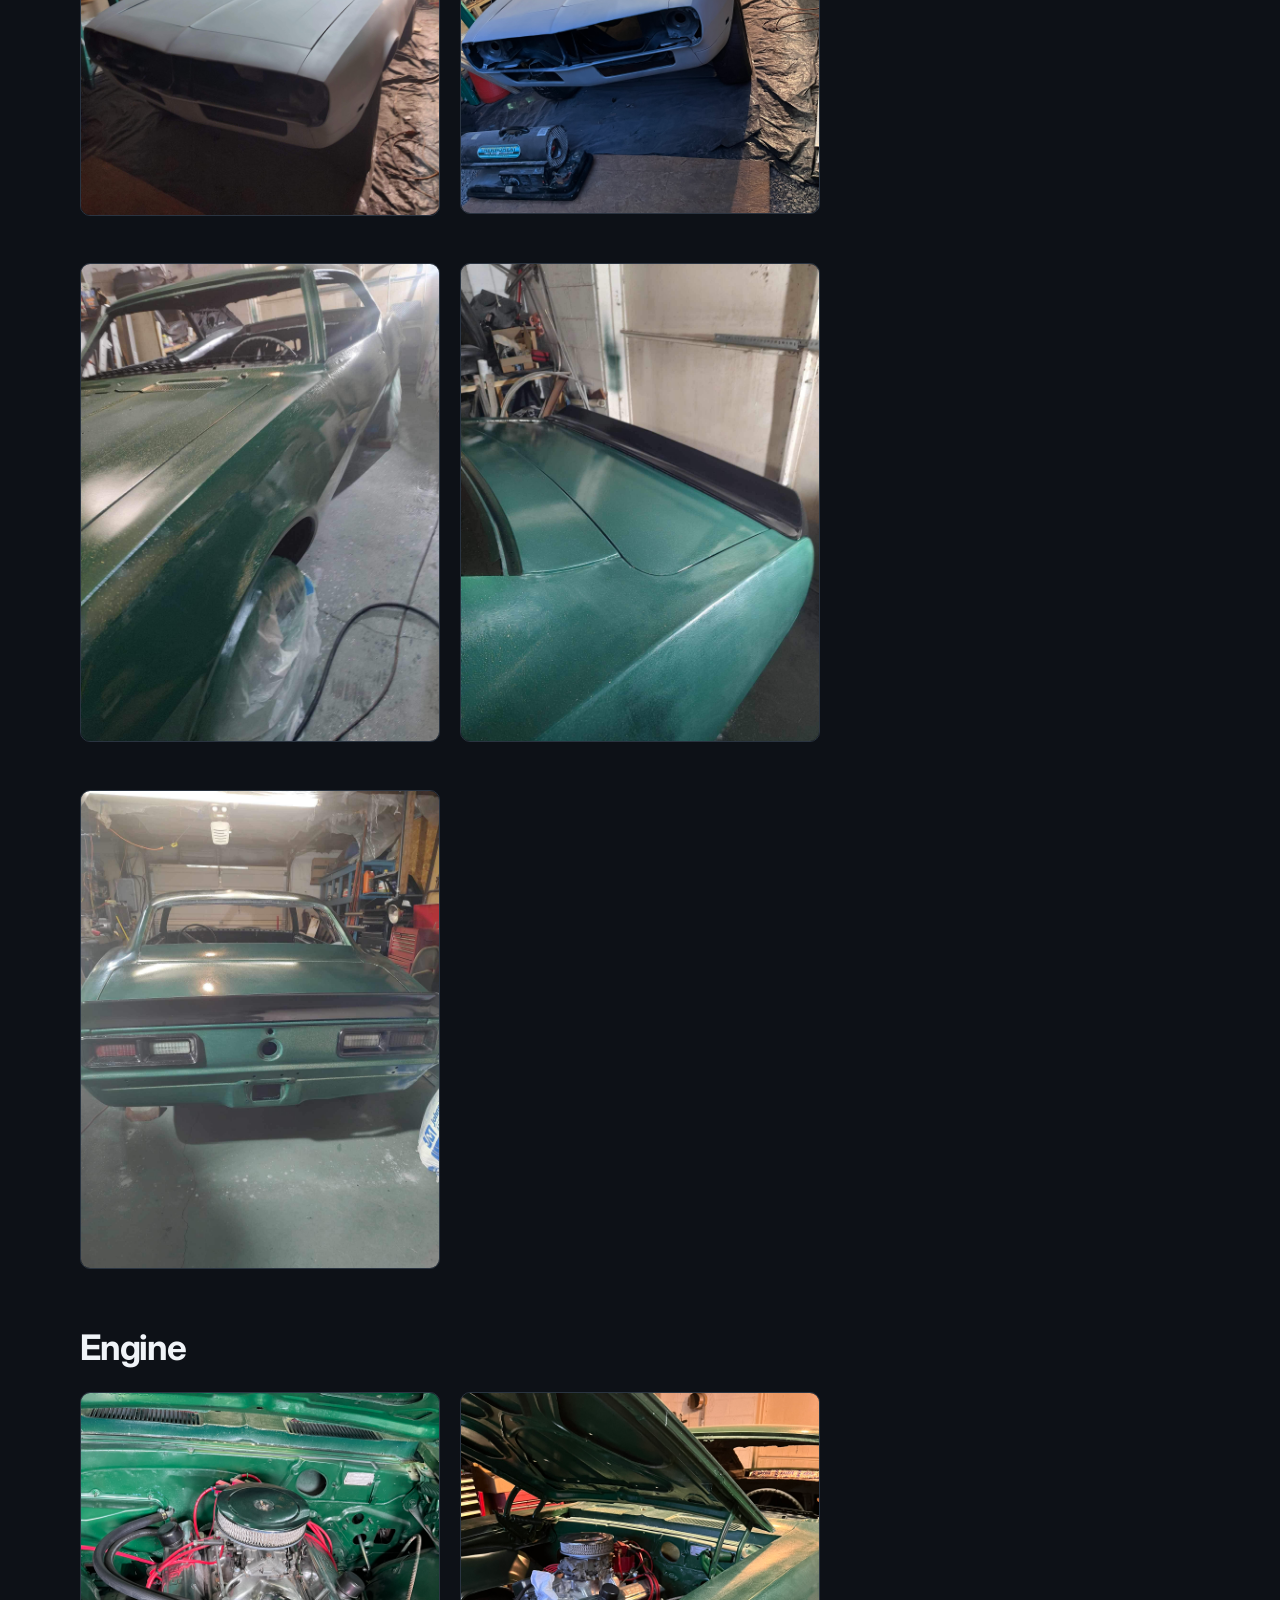
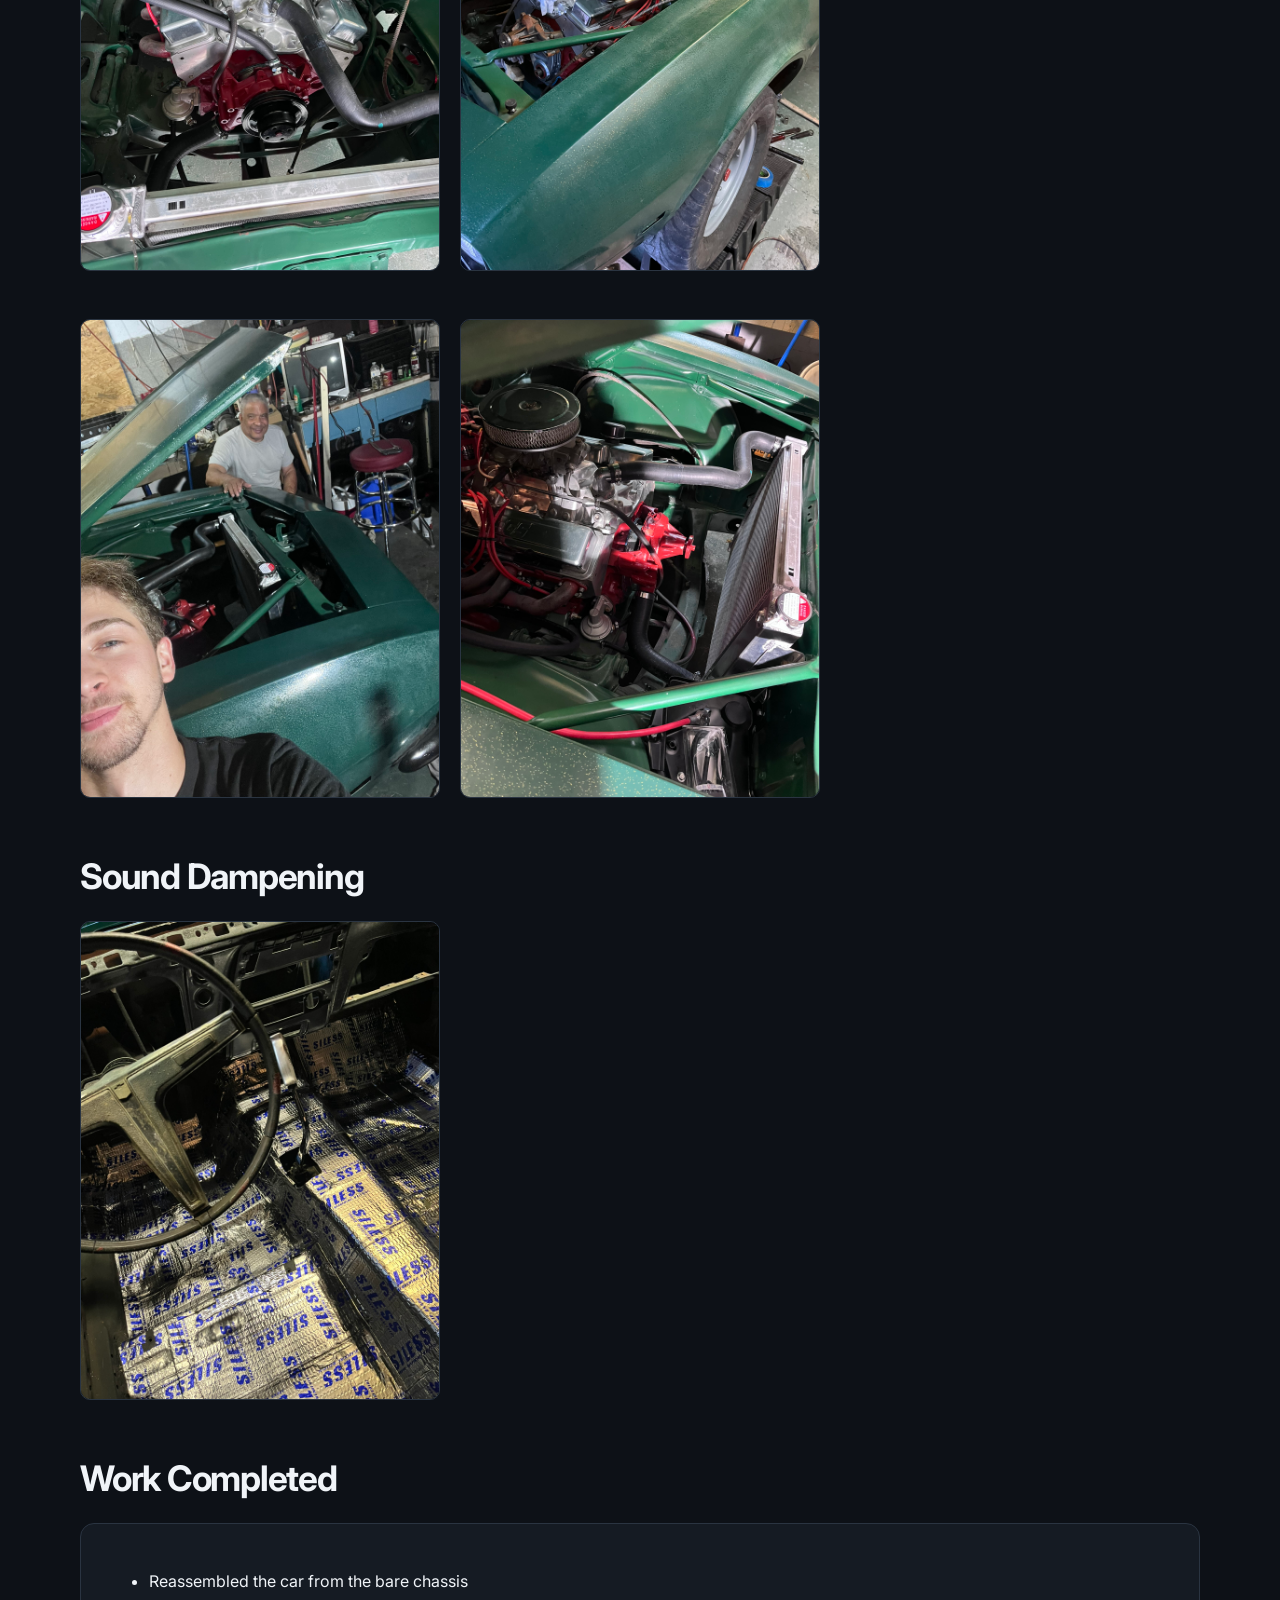
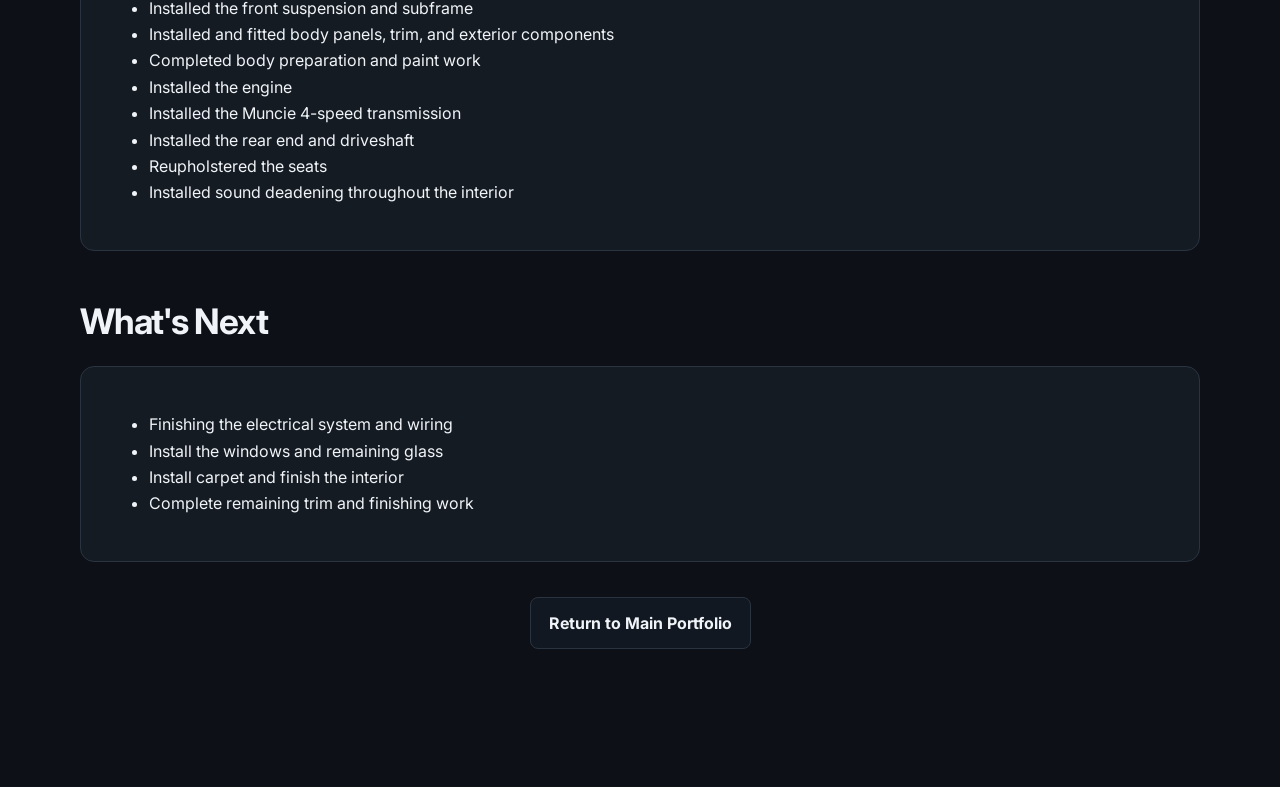
==== commit d6403349: "Update index.html" ====
--- a/Hobbies/1968 camaro/index.html
+++ b/Hobbies/1968 camaro/index.html
@@ -148,7 +148,7 @@
 
 </div>
 
-      <h2>Engine!</h2>
+      <h2>Engine</h2>
 
 <div class="project-image-grid">
 
